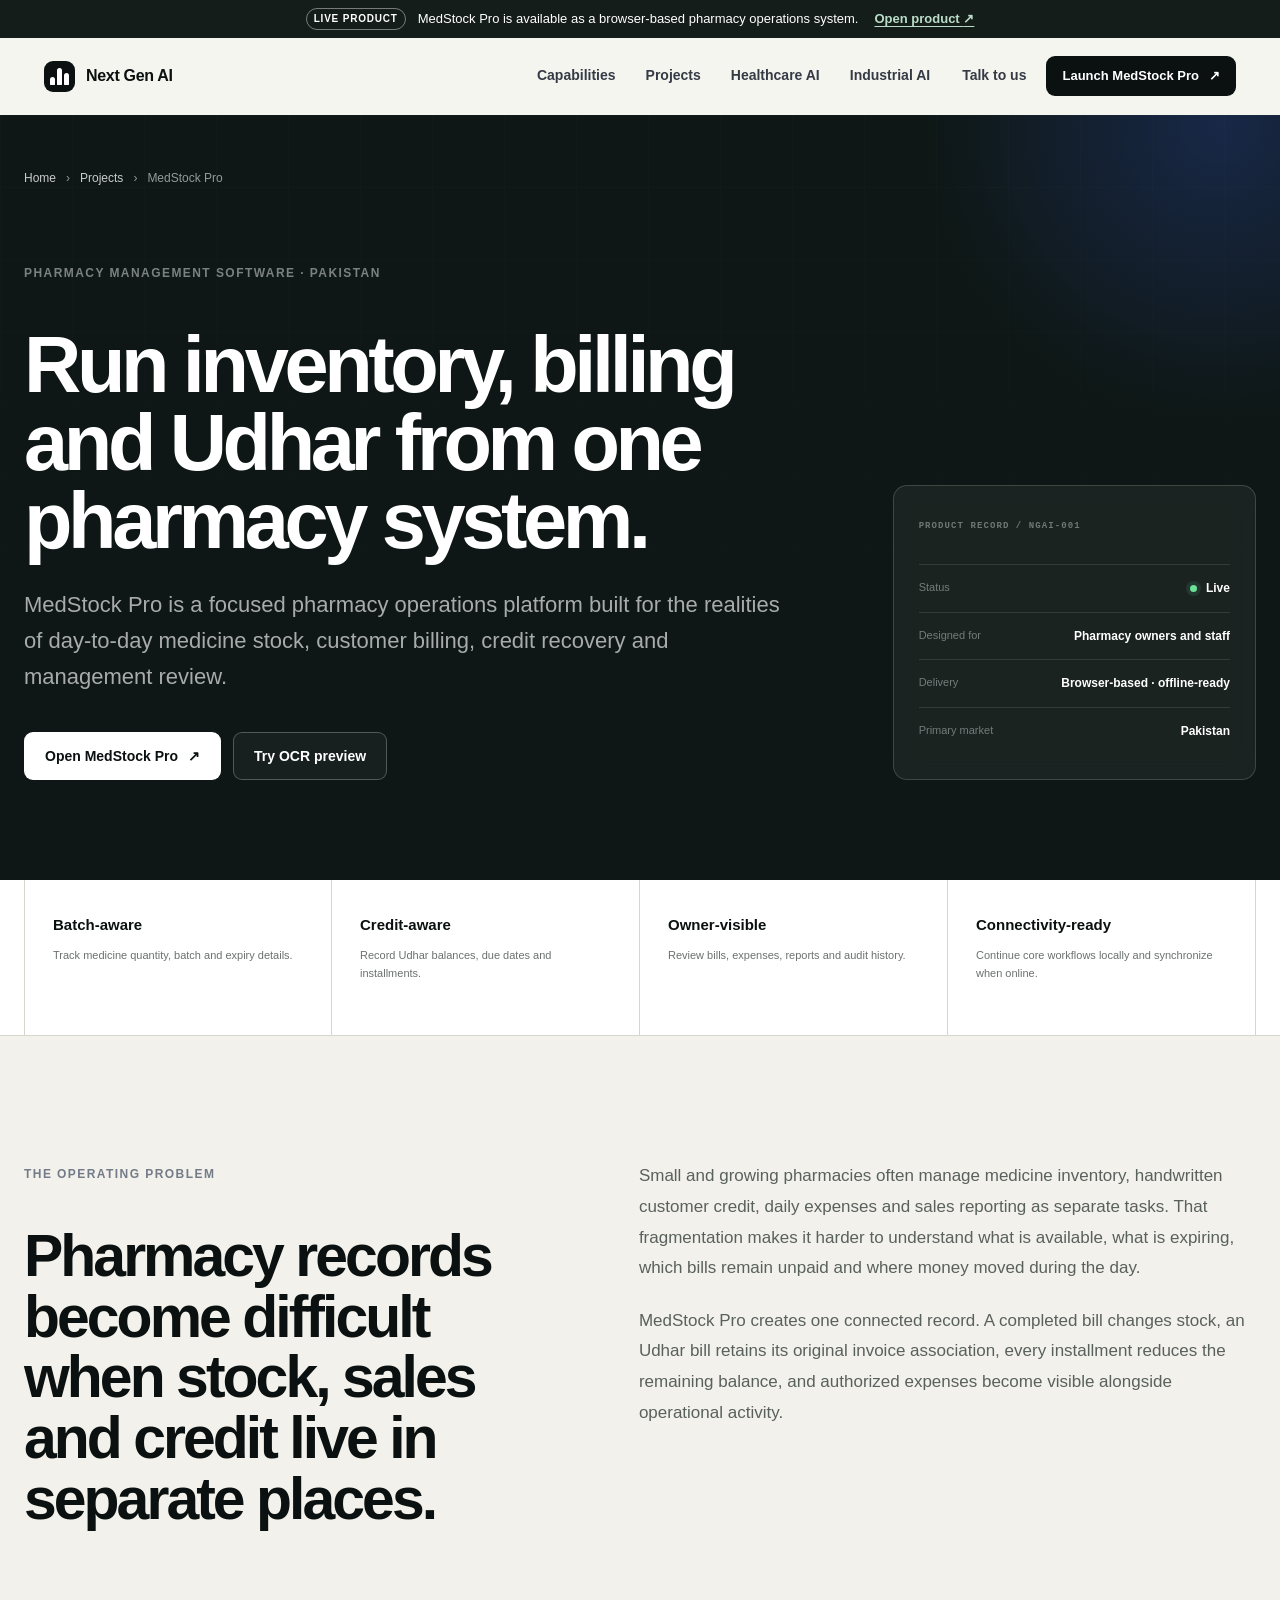
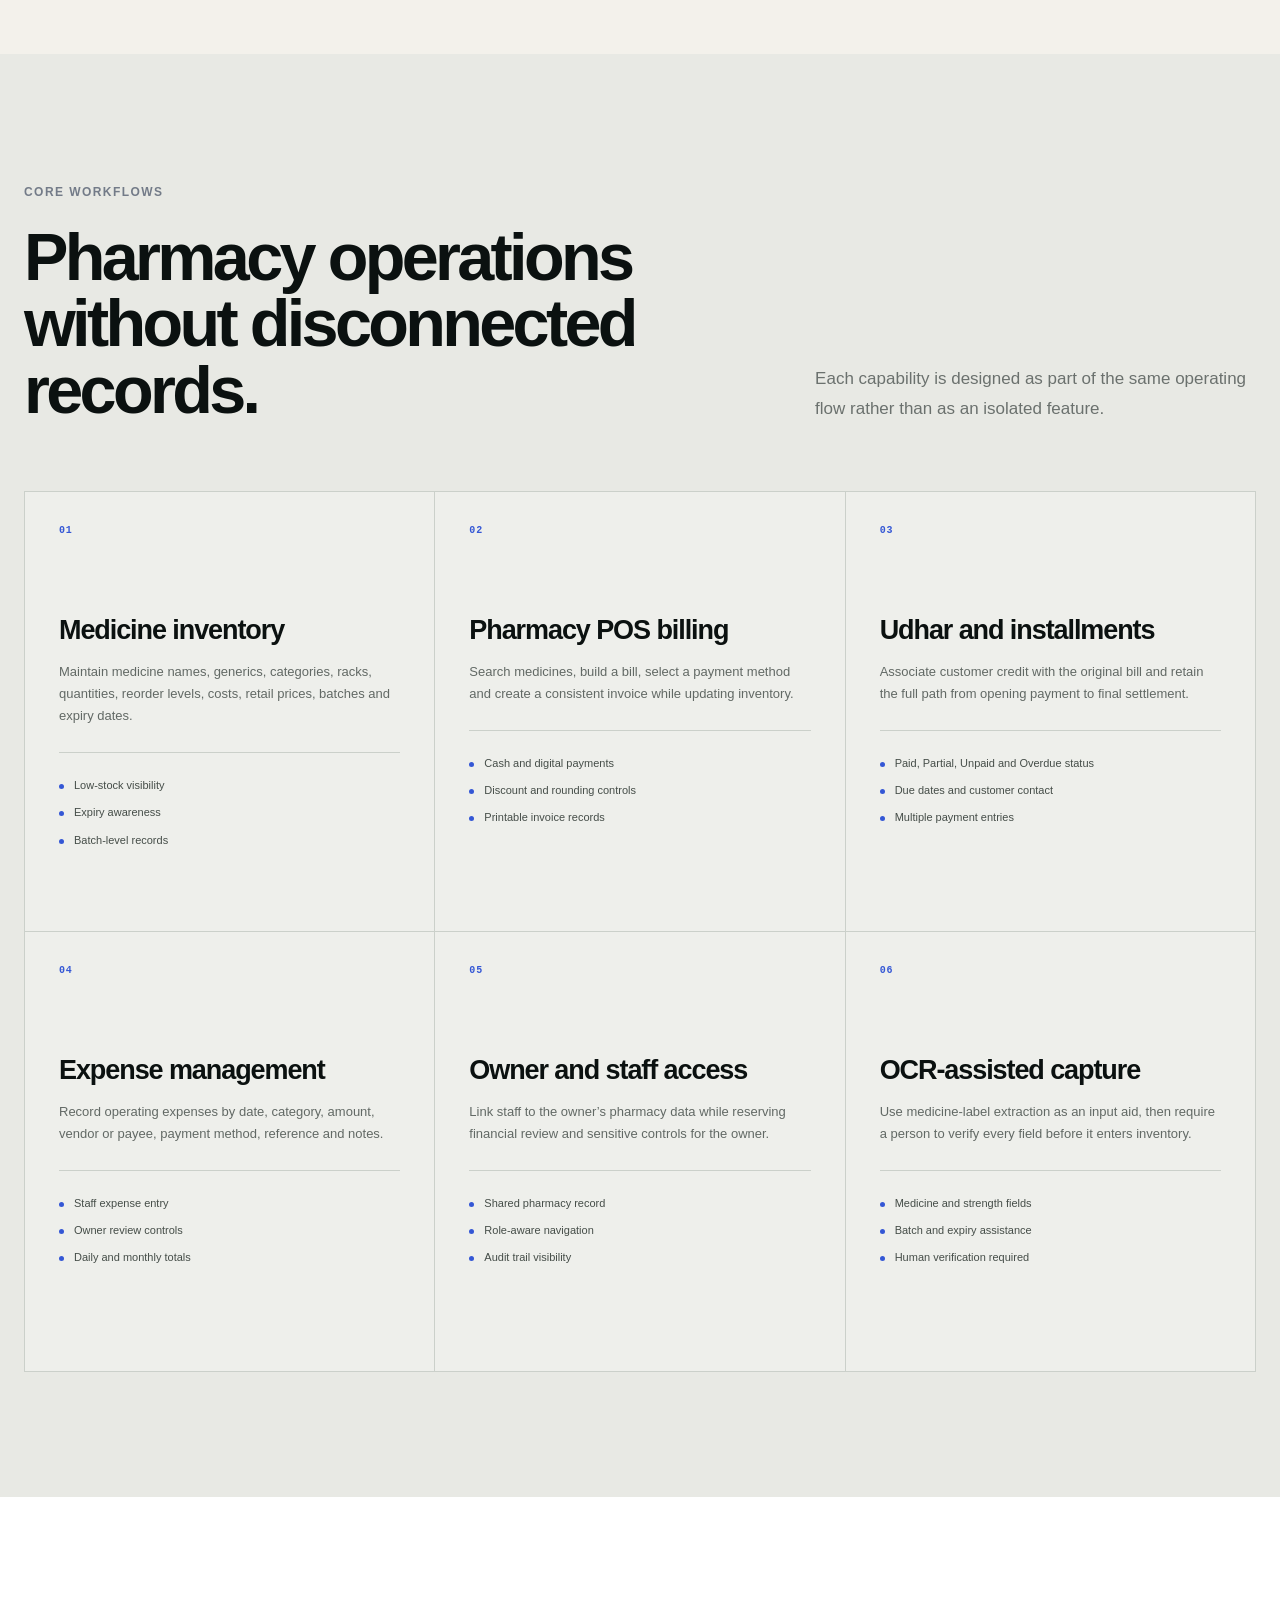
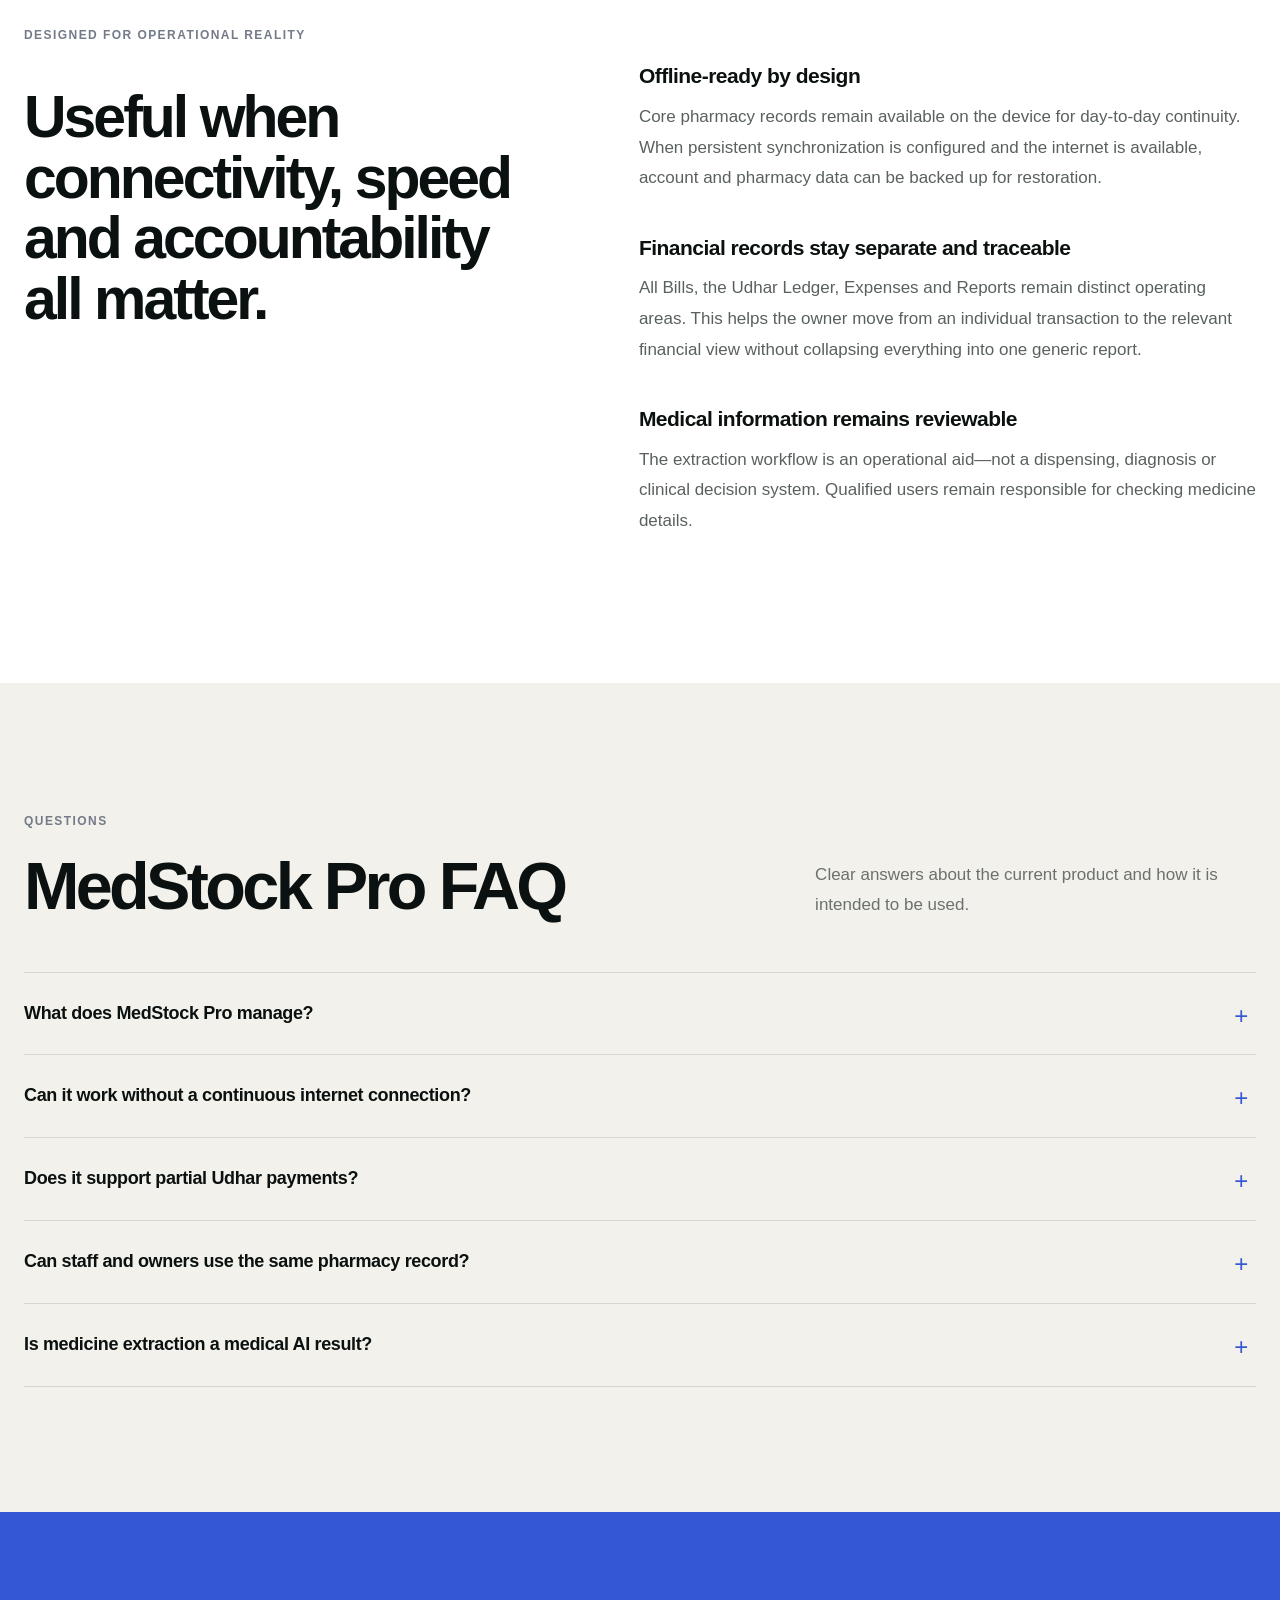
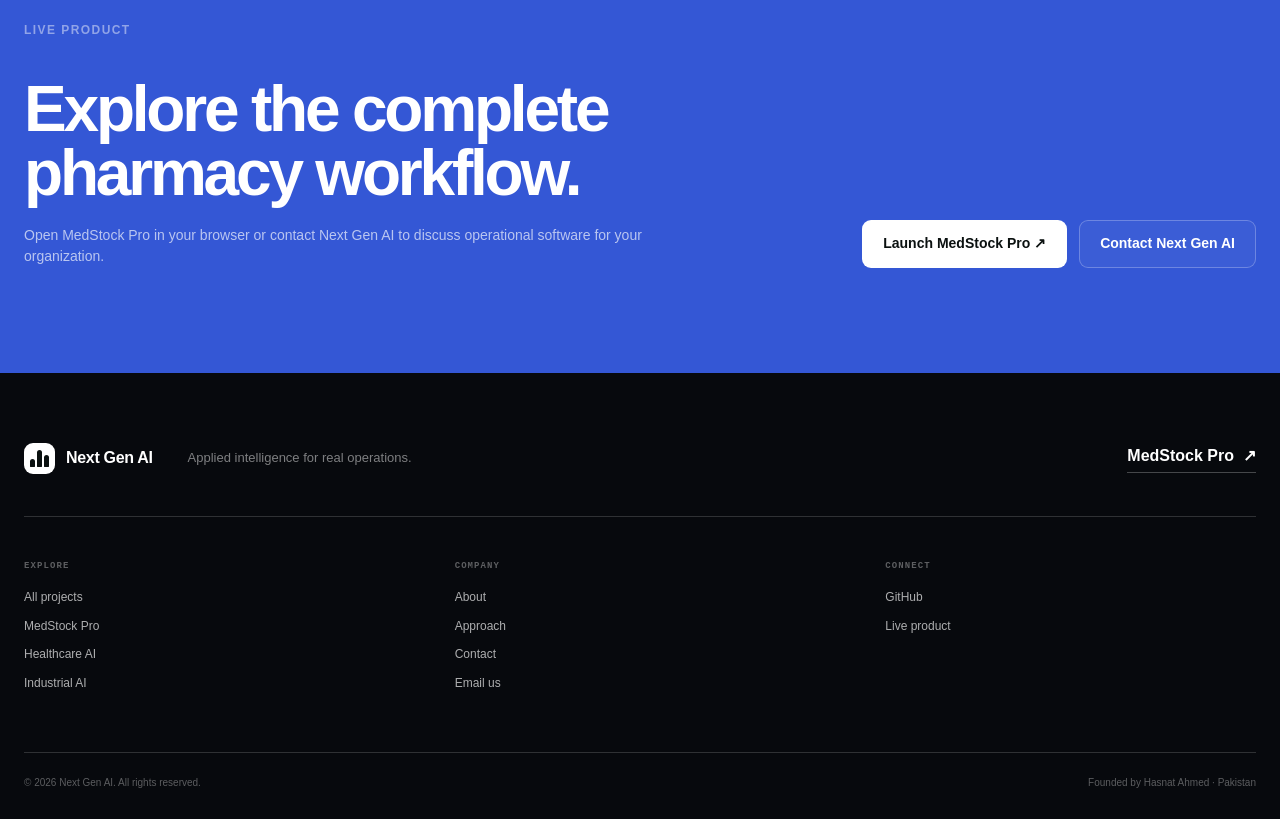
==== medstock-pro.html @ 25157f68 "Move SEO website files to deployment root" ====
<!DOCTYPE html>
<html lang="en">
<head>
  <meta charset="UTF-8">
  <meta name="viewport" content="width=device-width, initial-scale=1.0">
  <meta name="theme-color" content="#0b1110">
  <title>Pharmacy Management Software in Pakistan | MedStock Pro</title>
  <meta name="description" content="MedStock Pro is pharmacy software for Pakistan with batch inventory, POS billing, Udhar installments, expenses, expiry alerts and offline-ready workflows.">
  <meta name="author" content="Next Gen AI">
  <meta name="robots" content="index,follow,max-image-preview:large,max-snippet:-1,max-video-preview:-1">
  <link rel="canonical" href="https://www.nextaigen.org/medstock-pro.html">
  <link rel="alternate" hreflang="en" href="https://www.nextaigen.org/medstock-pro.html">
  <link rel="alternate" hreflang="x-default" href="https://www.nextaigen.org/medstock-pro.html">
  <link rel="icon" type="image/png" sizes="32x32" href="assets/favicon-32.png">

  <meta property="og:site_name" content="Next Gen AI">
  <meta property="og:title" content="Pharmacy Management Software in Pakistan | MedStock Pro">
  <meta property="og:description" content="Batch-aware inventory, POS billing, Udhar installments, expenses and offline-ready pharmacy operations in one focused system.">
  <meta property="og:type" content="website">
  <meta property="og:locale" content="en_PK">
  <meta property="og:url" content="https://www.nextaigen.org/medstock-pro.html">
  <meta property="og:image" content="https://www.nextaigen.org/assets/og-medstock.png">
  <meta property="og:image:width" content="1200">
  <meta property="og:image:height" content="630">
  <meta property="og:image:alt" content="MedStock Pro pharmacy management software">
  <meta name="twitter:card" content="summary_large_image">
  <meta name="twitter:title" content="MedStock Pro | Pharmacy Management Software">
  <meta name="twitter:description" content="Inventory, billing, Udhar and expense management for pharmacy operations in Pakistan.">
  <meta name="twitter:image" content="https://www.nextaigen.org/assets/og-medstock.png">

  <script type="application/ld+json">
  {
    "@context": "https://schema.org",
    "@graph": [
      {
        "@type": "SoftwareApplication",
        "@id": "https://www.nextaigen.org/medstock-pro.html#software",
        "name": "MedStock Pro",
        "url": "https://medstock.nextaigen.org/",
        "mainEntityOfPage": "https://www.nextaigen.org/medstock-pro.html",
        "applicationCategory": "BusinessApplication",
        "applicationSubCategory": "Pharmacy Management Software",
        "operatingSystem": "Any modern web browser",
        "inLanguage": "en",
        "description": "Pharmacy operations software with batch-aware inventory, POS billing, Udhar installments, expenses, expiry alerts, audit history and offline-ready workflows.",
        "featureList": [
          "Batch-aware medicine inventory",
          "Pharmacy POS billing",
          "Udhar and installment payment history",
          "Expense management",
          "Expiry and low-stock alerts",
          "Owner and staff access",
          "Offline-ready operation"
        ],
        "publisher": { "@id": "https://www.nextaigen.org/#organization" }
      },
      {
        "@type": "BreadcrumbList",
        "itemListElement": [
          { "@type": "ListItem", "position": 1, "name": "Home", "item": "https://www.nextaigen.org/" },
          { "@type": "ListItem", "position": 2, "name": "Projects", "item": "https://www.nextaigen.org/projects.html" },
          { "@type": "ListItem", "position": 3, "name": "MedStock Pro", "item": "https://www.nextaigen.org/medstock-pro.html" }
        ]
      },
      {
        "@type": "FAQPage",
        "mainEntity": [
          {
            "@type": "Question",
            "name": "What does MedStock Pro manage?",
            "acceptedAnswer": { "@type": "Answer", "text": "MedStock Pro connects medicine inventory, batch and expiry records, POS billing, customer Udhar, installment payments, expenses, vendors, reports and audit history." }
          },
          {
            "@type": "Question",
            "name": "Can MedStock Pro work when the internet is unavailable?",
            "acceptedAnswer": { "@type": "Answer", "text": "The application is designed with offline-ready local operation. Persistent synchronization can back up approved account and pharmacy data when an internet connection is available." }
          },
          {
            "@type": "Question",
            "name": "Does MedStock Pro support partial Udhar payments?",
            "acceptedAnswer": { "@type": "Answer", "text": "Yes. A bill can record an opening payment, a remaining balance, a due date and multiple installment payments with a complete payment history." }
          }
        ]
      }
    ]
  }
  </script>
  <link rel="stylesheet" href="styles.css">
</head>
<body class="detail-page medstock-detail-page">
  <a class="skip-link" href="#main">Skip to content</a>

  <div class="announcement" role="status">
    <div class="announcement-inner">
      <span class="announcement-label">Live product</span>
      <span>MedStock Pro is available as a browser-based pharmacy operations system.</span>
      <a href="https://medstock.nextaigen.org/" target="_blank" rel="noopener noreferrer">Open product <span aria-hidden="true">↗</span></a>
    </div>
  </div>

  <header class="site-header" id="siteHeader">
    <div class="nav-shell">
      <a class="brand" href="index.html" aria-label="Next Gen AI home"><span class="brand-mark" aria-hidden="true"><i></i><i></i><i></i></span><span>Next Gen AI</span></a>
      <nav class="desktop-nav" aria-label="Primary navigation">
        <a href="index.html#capabilities">Capabilities</a>
        <a href="projects.html">Projects</a>
        <a href="healthcare-ai-solutions.html">Healthcare AI</a>
        <a href="industrial-ai-solutions.html">Industrial AI</a>
      </nav>
      <div class="nav-actions">
        <a class="text-link desktop-only" href="index.html#contact">Talk to us</a>
        <a class="button button-dark button-small desktop-only" href="https://medstock.nextaigen.org/" target="_blank" rel="noopener noreferrer">Launch MedStock Pro <span aria-hidden="true">↗</span></a>
        <button class="menu-toggle" id="menuToggle" type="button" aria-expanded="false" aria-controls="mobileNav" aria-label="Open navigation"><span></span><span></span></button>
      </div>
    </div>
    <nav class="mobile-nav" id="mobileNav" aria-label="Mobile navigation">
      <a href="index.html#capabilities">Capabilities</a><a href="projects.html">Projects</a><a href="healthcare-ai-solutions.html">Healthcare AI</a><a href="industrial-ai-solutions.html">Industrial AI</a><a href="index.html#contact">Talk to us</a>
      <a class="button button-dark" href="https://medstock.nextaigen.org/" target="_blank" rel="noopener noreferrer">Launch MedStock Pro <span aria-hidden="true">↗</span></a>
    </nav>
  </header>

  <main id="main">
    <section class="detail-hero">
      <div class="detail-hero-grid" aria-hidden="true"></div>
      <div class="container">
        <nav class="breadcrumbs reveal" aria-label="Breadcrumb"><a href="index.html">Home</a><span>›</span><a href="projects.html">Projects</a><span>›</span><span aria-current="page">MedStock Pro</span></nav>
        <div class="detail-hero-layout">
          <div class="detail-hero-copy reveal">
            <span class="kicker light-kicker">Pharmacy management software · Pakistan</span>
            <h1>Run inventory, billing and Udhar from one pharmacy system.</h1>
            <p>MedStock Pro is a focused pharmacy operations platform built for the realities of day-to-day medicine stock, customer billing, credit recovery and management review.</p>
            <div class="hero-actions">
              <a class="button button-light" href="https://medstock.nextaigen.org/" target="_blank" rel="noopener noreferrer">Open MedStock Pro <span aria-hidden="true">↗</span></a>
              <a class="button button-ghost" href="index.html#ocr-lab">Try OCR preview</a>
            </div>
          </div>
          <aside class="detail-summary reveal delay-1" aria-label="MedStock Pro summary">
            <span>PRODUCT RECORD / NGAI-001</span>
            <dl>
              <div><dt>Status</dt><dd><i></i> Live</dd></div>
              <div><dt>Designed for</dt><dd>Pharmacy owners and staff</dd></div>
              <div><dt>Delivery</dt><dd>Browser-based · offline-ready</dd></div>
              <div><dt>Primary market</dt><dd>Pakistan</dd></div>
            </dl>
          </aside>
        </div>
      </div>
    </section>

    <section class="detail-signal">
      <div class="container detail-signal-grid">
        <div><strong>Batch-aware</strong><span>Track medicine quantity, batch and expiry details.</span></div>
        <div><strong>Credit-aware</strong><span>Record Udhar balances, due dates and installments.</span></div>
        <div><strong>Owner-visible</strong><span>Review bills, expenses, reports and audit history.</span></div>
        <div><strong>Connectivity-ready</strong><span>Continue core workflows locally and synchronize when online.</span></div>
      </div>
    </section>

    <section class="section detail-intro">
      <div class="container editorial-grid">
        <div class="editorial-heading reveal"><span class="kicker">The operating problem</span><h2>Pharmacy records become difficult when stock, sales and credit live in separate places.</h2></div>
        <div class="editorial-copy reveal delay-1">
          <p>Small and growing pharmacies often manage medicine inventory, handwritten customer credit, daily expenses and sales reporting as separate tasks. That fragmentation makes it harder to understand what is available, what is expiring, which bills remain unpaid and where money moved during the day.</p>
          <p>MedStock Pro creates one connected record. A completed bill changes stock, an Udhar bill retains its original invoice association, every installment reduces the remaining balance, and authorized expenses become visible alongside operational activity.</p>
        </div>
      </div>
    </section>

    <section class="section detail-features">
      <div class="container">
        <div class="section-heading reveal"><div><span class="kicker">Core workflows</span><h2>Pharmacy operations without disconnected records.</h2></div><p>Each capability is designed as part of the same operating flow rather than as an isolated feature.</p></div>
        <div class="detail-card-grid">
          <article class="detail-card reveal"><span>01</span><h3>Medicine inventory</h3><p>Maintain medicine names, generics, categories, racks, quantities, reorder levels, costs, retail prices, batches and expiry dates.</p><ul><li>Low-stock visibility</li><li>Expiry awareness</li><li>Batch-level records</li></ul></article>
          <article class="detail-card reveal delay-1"><span>02</span><h3>Pharmacy POS billing</h3><p>Search medicines, build a bill, select a payment method and create a consistent invoice while updating inventory.</p><ul><li>Cash and digital payments</li><li>Discount and rounding controls</li><li>Printable invoice records</li></ul></article>
          <article class="detail-card reveal delay-2"><span>03</span><h3>Udhar and installments</h3><p>Associate customer credit with the original bill and retain the full path from opening payment to final settlement.</p><ul><li>Paid, Partial, Unpaid and Overdue status</li><li>Due dates and customer contact</li><li>Multiple payment entries</li></ul></article>
          <article class="detail-card reveal"><span>04</span><h3>Expense management</h3><p>Record operating expenses by date, category, amount, vendor or payee, payment method, reference and notes.</p><ul><li>Staff expense entry</li><li>Owner review controls</li><li>Daily and monthly totals</li></ul></article>
          <article class="detail-card reveal delay-1"><span>05</span><h3>Owner and staff access</h3><p>Link staff to the owner’s pharmacy data while reserving financial review and sensitive controls for the owner.</p><ul><li>Shared pharmacy record</li><li>Role-aware navigation</li><li>Audit trail visibility</li></ul></article>
          <article class="detail-card reveal delay-2"><span>06</span><h3>OCR-assisted capture</h3><p>Use medicine-label extraction as an input aid, then require a person to verify every field before it enters inventory.</p><ul><li>Medicine and strength fields</li><li>Batch and expiry assistance</li><li>Human verification required</li></ul></article>
        </div>
      </div>
    </section>

    <section class="section detail-process">
      <div class="container editorial-grid">
        <div class="editorial-heading reveal"><span class="kicker">Designed for operational reality</span><h2>Useful when connectivity, speed and accountability all matter.</h2></div>
        <div class="editorial-copy reveal delay-1">
          <h3>Offline-ready by design</h3>
          <p>Core pharmacy records remain available on the device for day-to-day continuity. When persistent synchronization is configured and the internet is available, account and pharmacy data can be backed up for restoration.</p>
          <h3>Financial records stay separate and traceable</h3>
          <p>All Bills, the Udhar Ledger, Expenses and Reports remain distinct operating areas. This helps the owner move from an individual transaction to the relevant financial view without collapsing everything into one generic report.</p>
          <h3>Medical information remains reviewable</h3>
          <p>The extraction workflow is an operational aid—not a dispensing, diagnosis or clinical decision system. Qualified users remain responsible for checking medicine details.</p>
        </div>
      </div>
    </section>

    <section class="section detail-faq">
      <div class="container">
        <div class="section-heading compact reveal"><div><span class="kicker">Questions</span><h2>MedStock Pro FAQ</h2></div><p>Clear answers about the current product and how it is intended to be used.</p></div>
        <div class="faq-list">
          <details class="reveal"><summary>What does MedStock Pro manage?</summary><p>It connects pharmacy inventory, batches, expiry dates, POS billing, customer Udhar, installment payments, expenses, vendors, reports and audit history.</p></details>
          <details class="reveal"><summary>Can it work without a continuous internet connection?</summary><p>The application is offline-ready for core local workflows. Persistent cloud synchronization requires an internet connection when backing up or restoring data.</p></details>
          <details class="reveal"><summary>Does it support partial Udhar payments?</summary><p>Yes. A bill can retain an opening payment, remaining balance, due date and multiple later installments with complete payment history.</p></details>
          <details class="reveal"><summary>Can staff and owners use the same pharmacy record?</summary><p>Yes. Staff accounts can be linked to an owner pharmacy. Role controls reserve selected financial and administrative actions for the owner.</p></details>
          <details class="reveal"><summary>Is medicine extraction a medical AI result?</summary><p>No. OCR-assisted extraction is an input workflow and every field must be checked by a qualified user. It must not be used for diagnosis, dispensing or clinical decisions.</p></details>
        </div>
      </div>
    </section>

    <section class="detail-cta">
      <div class="container detail-cta-inner reveal"><div><span class="kicker light-kicker">Live product</span><h2>Explore the complete pharmacy workflow.</h2><p>Open MedStock Pro in your browser or contact Next Gen AI to discuss operational software for your organization.</p></div><div class="hero-actions"><a class="button button-light" href="https://medstock.nextaigen.org/" target="_blank" rel="noopener noreferrer">Launch MedStock Pro ↗</a><a class="button button-ghost" href="index.html#contact">Contact Next Gen AI</a></div></div>
    </section>
  </main>

  <footer class="footer">
    <div class="container">
      <div class="footer-top"><a class="brand footer-brand" href="index.html"><span class="brand-mark" aria-hidden="true"><i></i><i></i><i></i></span><span>Next Gen AI</span></a><p>Applied intelligence for real operations.</p><a class="inline-arrow footer-product" href="https://medstock.nextaigen.org/" target="_blank" rel="noopener noreferrer">MedStock Pro <span aria-hidden="true">↗</span></a></div>
      <div class="footer-nav"><div><span>Explore</span><a href="projects.html">All projects</a><a href="medstock-pro.html">MedStock Pro</a><a href="healthcare-ai-solutions.html">Healthcare AI</a><a href="industrial-ai-solutions.html">Industrial AI</a></div><div><span>Company</span><a href="index.html#company">About</a><a href="index.html#approach">Approach</a><a href="index.html#contact">Contact</a><a href="#" class="js-email" data-email-user="hasnat010122" data-email-domain="gmail.com">Email us</a></div><div><span>Connect</span><a href="https://github.com/hasnat010122-dev" target="_blank" rel="noopener noreferrer">GitHub</a><a href="https://medstock.nextaigen.org/" target="_blank" rel="noopener noreferrer">Live product</a></div></div>
      <div class="footer-bottom"><span>© 2026 Next Gen AI. All rights reserved.</span><span>Founded by Hasnat Ahmed · Pakistan</span></div>
    </div>
  </footer>
  <div class="toast" id="toast" role="status" aria-live="polite"></div>
  <script src="script.js"></script>
</body>
</html>
---- styles.css ----
/* Next Gen AI — restrained enterprise AI product language */
:root {
  --ink: #0b1110;
  --ink-2: #18201e;
  --paper: #f3f1eb;
  --white: #ffffff;
  --muted: #6b716e;
  --line: #d8d5cc;
  --line-dark: rgba(255,255,255,.16);
  --blue: #3457d5;
  --blue-dark: #243fa7;
  --lime: #b9ddc8;
  --warm: #e2ddd2;
  --red: #e34850;
  --amber: #d89318;
  --radius: 18px;
  --shadow: 0 28px 80px rgba(14, 20, 32, .12);
  --container: 1240px;
  --ease: cubic-bezier(.22,.8,.24,1);
}

* { box-sizing: border-box; margin: 0; padding: 0; }
html { scroll-behavior: smooth; scroll-padding-top: 92px; }
body {
  font-family: Inter, ui-sans-serif, -apple-system, BlinkMacSystemFont, "Segoe UI", sans-serif;
  background: var(--paper);
  color: var(--ink);
  line-height: 1.55;
  -webkit-font-smoothing: antialiased;
  overflow-x: hidden;
}
button, input, textarea { font: inherit; }
button, a { -webkit-tap-highlight-color: transparent; }
a { color: inherit; }
svg { display: block; }
::selection { background: var(--blue); color: white; }

.skip-link { position: fixed; left: 16px; top: -60px; z-index: 9999; padding: 10px 14px; background: white; color: black; border-radius: 8px; text-decoration: none; transition: top .2s; }
.skip-link:focus { top: 16px; }
.container { width: min(calc(100% - 48px), var(--container)); margin: 0 auto; }

.announcement { position: relative; z-index: 1100; background: #151d1b; color: white; font-size: 13px; }
.announcement-inner { max-width: var(--container); min-height: 38px; margin: 0 auto; padding: 7px 24px; display: flex; justify-content: center; align-items: center; gap: 12px; }
.announcement-label { padding: 2px 7px; border: 1px solid rgba(255,255,255,.42); border-radius: 99px; font-size: 10px; font-weight: 800; letter-spacing: .08em; text-transform: uppercase; }
.announcement a { margin-left: 4px; color: var(--lime); font-weight: 750; text-underline-offset: 3px; }

.site-header { position: sticky; top: 0; z-index: 1000; background: rgba(245,245,240,.88); border-bottom: 1px solid transparent; backdrop-filter: blur(18px); transition: border-color .2s, background .2s; }
.site-header.scrolled { border-bottom-color: var(--line); background: rgba(245,245,240,.96); }
.nav-shell { max-width: var(--container); height: 76px; margin: 0 auto; padding: 0 24px; display: flex; align-items: center; justify-content: space-between; gap: 32px; }
.brand { display: inline-flex; align-items: center; gap: 11px; font-weight: 790; text-decoration: none; letter-spacing: -.02em; white-space: nowrap; }
.brand-mark { width: 31px; height: 31px; display: grid; grid-template-columns: repeat(3, 1fr); align-items: end; gap: 2px; padding: 7px 6px; border-radius: 9px; background: var(--ink); overflow: hidden; }
.brand-mark i { display: block; width: 100%; border-radius: 3px 3px 1px 1px; background: white; transform-origin: bottom; animation: brandSignal 2.8s var(--ease) infinite; }
.brand-mark i:nth-child(1) { height: 46%; animation-delay: -.6s; }
.brand-mark i:nth-child(2) { height: 100%; animation-delay: -.3s; }
.brand-mark i:nth-child(3) { height: 70%; }
@keyframes brandSignal { 0%,100% { transform: scaleY(.6); opacity: .7; } 45% { transform: scaleY(1); opacity: 1; } }
.desktop-nav { display: flex; align-items: center; gap: 30px; margin-left: auto; }
.desktop-nav a, .text-link { color: #353b45; font-size: 14px; font-weight: 620; text-decoration: none; transition: color .2s; }
.desktop-nav a:hover, .text-link:hover { color: var(--blue); }
.nav-actions { display: flex; align-items: center; gap: 20px; }
.menu-toggle { display: none; width: 42px; height: 42px; border: 1px solid var(--line); border-radius: 10px; background: transparent; align-items: center; justify-content: center; flex-direction: column; gap: 6px; }
.menu-toggle span { width: 18px; height: 1.5px; background: var(--ink); transition: transform .2s; }
.menu-toggle.active span:first-child { transform: translateY(3.8px) rotate(45deg); }
.menu-toggle.active span:last-child { transform: translateY(-3.8px) rotate(-45deg); }
.mobile-nav { display: none; }

.button { min-height: 48px; padding: 12px 20px; border: 1px solid transparent; border-radius: 9px; display: inline-flex; align-items: center; justify-content: center; gap: 10px; font-size: 14px; font-weight: 720; text-decoration: none; cursor: pointer; transition: transform .2s var(--ease), background .2s, color .2s, border-color .2s, box-shadow .2s; }
.button:hover { transform: translateY(-2px); }
.button-small { min-height: 40px; padding: 9px 15px; font-size: 13px; }
.button-dark { background: var(--ink); color: white; }
.button-dark:hover { background: var(--blue); box-shadow: 0 9px 24px rgba(38,103,255,.22); }
.button-light { background: white; color: var(--ink); }
.button-light:hover { background: var(--lime); }
.button-ghost { color: white; border-color: rgba(255,255,255,.25); background: rgba(255,255,255,.04); }
.button-ghost:hover { border-color: rgba(255,255,255,.55); background: rgba(255,255,255,.08); }
.button-blue { background: var(--blue); color: white; }
.button-blue:hover { background: var(--blue-dark); }
.button-full { width: 100%; }
.inline-arrow { display: inline-flex; align-items: center; gap: 9px; color: var(--blue); font-weight: 750; text-decoration: none; border-bottom: 1px solid rgba(38,103,255,.3); padding-bottom: 3px; }
.inline-arrow span { transition: transform .2s; }
.inline-arrow:hover span { transform: translate(3px,-3px); }

.hero { min-height: 820px; position: relative; display: grid; align-items: center; overflow: hidden; background: var(--ink); color: white; }
.hero-grid { position: absolute; inset: 0; opacity: .15; background-image: linear-gradient(rgba(255,255,255,.13) 1px, transparent 1px), linear-gradient(90deg, rgba(255,255,255,.13) 1px, transparent 1px); background-size: 70px 70px; mask-image: linear-gradient(to bottom, black, transparent 85%); }
.hero::after { content: ""; position: absolute; inset: auto 0 0; height: 210px; background: linear-gradient(transparent, rgba(0,0,0,.35)); pointer-events: none; }
.orb { position: absolute; border-radius: 50%; filter: blur(1px); pointer-events: none; }
.orb-one { width: 620px; height: 620px; right: -260px; top: -270px; background: radial-gradient(circle, rgba(38,103,255,.28), transparent 68%); }
.orb-two { width: 380px; height: 380px; left: 34%; bottom: -280px; background: radial-gradient(circle, rgba(201,248,90,.11), transparent 70%); }
.hero-layout { position: relative; z-index: 2; display: grid; grid-template-columns: minmax(0, .94fr) minmax(500px, 1.06fr); align-items: center; gap: 64px; padding: 100px 0 110px; }
.hero-copy { max-width: 670px; }
.eyebrow, .kicker { display: inline-flex; align-items: center; gap: 10px; margin-bottom: 22px; color: #737b88; font-size: 12px; font-weight: 800; letter-spacing: .12em; text-transform: uppercase; }
.eyebrow { color: rgba(255,255,255,.62); }
.eyebrow span { width: 24px; height: 1px; background: var(--lime); }
.hero h1 { max-width: 720px; font-size: clamp(56px, 6.6vw, 96px); line-height: .96; letter-spacing: -.065em; font-weight: 650; }
.hero h1 em { display: block; color: var(--lime); font-family: Georgia, "Times New Roman", serif; font-weight: 400; letter-spacing: -.055em; }
.hero-copy > p { max-width: 620px; margin-top: 30px; color: rgba(255,255,255,.69); font-size: 18px; line-height: 1.7; }
.hero-actions { display: flex; gap: 12px; margin-top: 36px; }
.hero-proof { display: flex; flex-wrap: wrap; gap: 11px 24px; margin-top: 50px; color: rgba(255,255,255,.52); font-size: 11px; font-weight: 750; letter-spacing: .08em; text-transform: uppercase; }
.hero-proof span { display: inline-flex; align-items: center; gap: 9px; }
.hero-proof span::before { content: ""; width: 4px; height: 4px; border-radius: 50%; background: var(--lime); }

.intelligence-map { border: 1px solid rgba(255,255,255,.17); border-radius: 22px; background: rgba(20,25,34,.78); box-shadow: 0 40px 100px rgba(0,0,0,.4); backdrop-filter: blur(14px); overflow: hidden; }
.map-topline { height: 50px; padding: 0 18px; display: flex; align-items: center; justify-content: space-between; border-bottom: 1px solid rgba(255,255,255,.12); color: rgba(255,255,255,.5); font: 700 9px/1 ui-monospace, SFMono-Regular, Menlo, monospace; letter-spacing: .13em; }
.live-state { display: flex; align-items: center; gap: 7px; color: #b9f466; }
.live-state i { width: 6px; height: 6px; border-radius: 50%; background: #b9f466; box-shadow: 0 0 0 5px rgba(185,244,102,.1); }
.map-stage { height: 510px; position: relative; }
.map-connections { position: absolute; inset: 0; width: 100%; height: 100%; }
.map-connections path { fill: none; stroke: rgba(255,255,255,.18); stroke-width: 1.2; stroke-dasharray: 4 6; }
.map-node { width: 135px; min-height: 112px; position: absolute; padding: 14px; border: 1px solid rgba(255,255,255,.15); border-radius: 13px; background: rgba(255,255,255,.045); display: flex; flex-direction: column; justify-content: center; align-items: flex-start; box-shadow: 0 15px 40px rgba(0,0,0,.18); }
.map-node strong { margin-top: 10px; font-size: 12px; }
.map-node small { margin-top: 2px; color: rgba(255,255,255,.45); font-size: 9px; }
.node-icon { width: 28px; height: 28px; display: grid; place-items: center; border-radius: 8px; color: white; background: rgba(38,103,255,.2); }
.node-icon svg { width: 16px; height: 16px; fill: none; stroke: currentColor; stroke-width: 1.7; stroke-linecap: round; stroke-linejoin: round; }
.large-icon { width: 37px; height: 37px; background: var(--blue); }
.node-center { left: calc(50% - 71px); top: 194px; min-height: 128px; border-color: rgba(201,248,90,.42); background: rgba(201,248,90,.07); }
.node-center .node-icon { background: var(--lime); color: var(--ink); }
.node-a { left: 30px; top: 38px; }
.node-b { right: 30px; top: 38px; }
.node-c { left: 28px; bottom: 30px; }
.node-d { right: 28px; bottom: 30px; }
.signal-pulse { position: absolute; width: 7px; height: 7px; border-radius: 50%; background: var(--lime); box-shadow: 0 0 14px var(--lime); animation: pulseSignal 3.6s linear infinite; }
.pulse-one { left: 18%; top: 20%; }
.pulse-two { right: 18%; bottom: 20%; animation-delay: -1.8s; }
@keyframes pulseSignal { 0% { opacity: 0; transform: scale(.5); } 30% { opacity: 1; } 100% { opacity: 0; transform: scale(1.7); } }
.map-footer { display: grid; grid-template-columns: repeat(3,1fr); border-top: 1px solid rgba(255,255,255,.12); }
.map-footer div { padding: 15px; border-right: 1px solid rgba(255,255,255,.1); }
.map-footer div:last-child { border: 0; }
.map-footer span { display: block; color: rgba(255,255,255,.35); font: 700 8px/1 ui-monospace, monospace; letter-spacing: .1em; }
.map-footer strong { display: block; margin-top: 6px; font-size: 10px; color: rgba(255,255,255,.72); }

.signal-strip { background: white; border-bottom: 1px solid var(--line); }
.signal-grid { display: grid; grid-template-columns: repeat(3,1fr); }
.signal-grid > div { min-height: 180px; padding: 42px 40px; border-right: 1px solid var(--line); }
.signal-grid > div:first-child { border-left: 1px solid var(--line); }
.signal-grid span { color: var(--blue); font: 800 10px/1 ui-monospace, monospace; letter-spacing: .1em; }
.signal-grid strong { display: block; margin-top: 22px; font-size: 17px; }
.signal-grid p { margin-top: 7px; color: var(--muted); font-size: 13px; }

.section { padding: 125px 0; }
.section-heading { display: grid; grid-template-columns: 1fr .62fr; gap: 80px; align-items: end; margin-bottom: 68px; }
.section-heading.compact { margin-bottom: 48px; }
.section-heading h2, .product-intro h2, .contact-copy h2 { font-size: clamp(44px, 5.2vw, 72px); line-height: 1; letter-spacing: -.055em; font-weight: 620; }
.section-heading > p, .product-intro-copy p { max-width: 490px; color: var(--muted); font-size: 17px; line-height: 1.75; }

.capabilities { background: var(--paper); }
.capability-grid { display: grid; grid-template-columns: repeat(3,1fr); border: 1px solid var(--line); background: white; }
.capability-card { min-height: 480px; padding: 35px; border-right: 1px solid var(--line); display: flex; flex-direction: column; transition: background .25s; }
.capability-card:last-child { border: 0; }
.capability-card:hover { background: #fafaf6; }
.capability-number { color: #989da6; font: 700 10px/1 ui-monospace, monospace; }
.capability-icon { width: 54px; height: 54px; margin-top: 68px; display: grid; place-items: center; border-radius: 12px; background: var(--ink); color: white; }
.capability-icon svg { width: 24px; height: 24px; fill: none; stroke: currentColor; stroke-width: 1.5; stroke-linecap: round; stroke-linejoin: round; }
.capability-card h3 { margin-top: 26px; font-size: 25px; letter-spacing: -.025em; }
.capability-card p { margin-top: 15px; color: var(--muted); font-size: 14px; line-height: 1.75; }
.capability-card ul { margin-top: auto; padding-top: 35px; list-style: none; }
.capability-card li { padding: 10px 0; border-top: 1px solid var(--line); color: #414750; font-size: 12px; }
.capability-card li::before { content: "↳"; margin-right: 9px; color: var(--blue); }


/* Selected work — editorial portfolio cards */
.selected-projects { background: #ebe8df; border-top: 1px solid var(--line); }
.projects-heading-copy .inline-arrow { margin-top: 22px; }
.selected-project-grid { display: grid; grid-template-columns: repeat(3, 1fr); gap: 14px; }
.selected-project { min-height: 510px; padding: 28px; border: 1px solid #cfcbc0; border-radius: 15px; background: #f8f7f3; display: flex; flex-direction: column; overflow: hidden; transition: transform .3s var(--ease), box-shadow .3s, border-color .3s; }
.selected-project:hover { transform: translateY(-5px); border-color: #b8b3a7; box-shadow: 0 22px 55px rgba(23,30,28,.09); }
.project-featured { grid-column: 1 / -1; min-height: 560px; padding: 0; display: grid; grid-template-columns: .82fr 1.18fr; background: #101716; color: white; border-color: #101716; }
.project-featured:hover { border-color: #101716; }
.project-card-copy { padding: 50px; display: flex; flex-direction: column; align-items: flex-start; }
.project-meta { min-height: 24px; display: flex; align-items: center; flex-wrap: wrap; gap: 8px 14px; color: #7d847f; font: 760 9px/1.2 ui-monospace, SFMono-Regular, Menlo, monospace; letter-spacing: .065em; text-transform: uppercase; }
.project-featured .project-meta { color: rgba(255,255,255,.47); }
.project-meta > span:first-child { padding: 6px 8px; border-radius: 5px; }
.status-live { display: inline-flex; align-items: center; gap: 7px; color: #b9ddc8; background: rgba(185,221,200,.1); }
.status-live i { width: 6px; height: 6px; border-radius: 50%; background: currentColor; box-shadow: 0 0 0 4px rgba(185,221,200,.1); }
.status-build { background: #e9edff; color: #3457d5; }
.status-research { background: #e7efe9; color: #487259; }
.status-explore { background: #eee7dd; color: #8a663a; }
.selected-project h3 { margin-top: 28px; font-size: 30px; line-height: 1.08; letter-spacing: -.04em; font-weight: 630; }
.project-featured h3 { margin-top: auto; font-size: clamp(48px, 5vw, 72px); }
.selected-project p { margin-top: 15px; color: #6e746f; font-size: 13px; line-height: 1.72; }
.project-featured p { max-width: 500px; color: rgba(255,255,255,.59); font-size: 15px; }
.project-card-links { display: flex; align-items: center; flex-wrap: wrap; gap: 18px; margin-top: 35px; }
.project-featured .inline-arrow { color: var(--lime); border-color: rgba(185,221,200,.35); }
.quiet-link { margin-top: auto; padding-top: 28px; color: #353c39; font-size: 11px; font-weight: 760; text-decoration: none; }
.quiet-link span { margin-left: 5px; transition: transform .2s; display: inline-block; }
.quiet-link:hover span { transform: translateX(4px); }
.project-featured .quiet-link { margin-top: 0; padding-top: 0; color: rgba(255,255,255,.6); }
.project-visual { position: relative; min-height: 100%; overflow: hidden; }
.project-visual-medstock { display: grid; place-items: center; padding: 55px; background: radial-gradient(circle at 70% 25%, rgba(52,87,213,.3), transparent 40%), linear-gradient(145deg, #1b2b28, #111a18); }
.project-visual-medstock::before { content: ""; position: absolute; inset: 0; opacity: .15; background-image: linear-gradient(rgba(255,255,255,.15) 1px, transparent 1px), linear-gradient(90deg, rgba(255,255,255,.15) 1px, transparent 1px); background-size: 36px 36px; }
.visual-window { width: min(100%, 580px); position: relative; z-index: 1; border: 1px solid rgba(255,255,255,.2); border-radius: 12px; background: #edf0eb; box-shadow: 0 35px 70px rgba(0,0,0,.35); transform: perspective(1200px) rotateY(-5deg) rotateX(2deg); }
.visual-window-top { height: 43px; padding: 0 14px; display: flex; align-items: center; gap: 6px; border-bottom: 1px solid #d9ddd7; background: white; color: #7c847f; font-size: 8px; }
.visual-window-top i { width: 6px; height: 6px; border-radius: 50%; background: #d1d5cf; }
.visual-window-top span { margin-left: 9px; font-weight: 700; }
.visual-window-body { height: 330px; display: grid; grid-template-columns: 90px 1fr; }
.visual-side { padding: 20px 12px; background: #121a19; display: flex; flex-direction: column; gap: 10px; }
.visual-side b { height: 7px; border-radius: 4px; background: rgba(255,255,255,.13); }
.visual-side b:first-child { background: rgba(185,221,200,.48); }
.visual-content { padding: 25px; }
.visual-metrics { display: grid; grid-template-columns: repeat(3,1fr); gap: 9px; }
.visual-metrics i { height: 65px; border: 1px solid #daddd8; border-radius: 7px; background: white; }
.visual-chart { height: 160px; margin-top: 12px; padding: 20px; border: 1px solid #daddd8; border-radius: 7px; background: white; }
.visual-chart svg { width: 100%; height: 100%; }
.visual-chart path { fill: none; stroke: #3457d5; stroke-width: 2.2; }
.project-mini-visual { height: 210px; margin: -5px -5px 30px; position: relative; border-radius: 10px; overflow: hidden; }
.project-mini-visual > span { position: absolute; left: 16px; top: 14px; z-index: 2; font: 800 8px/1 ui-monospace, monospace; letter-spacing: .08em; }
.visual-clinic { background: #dfe8e2; display: grid; place-items: center; }
.visual-clinic > div { width: 73%; padding: 15px; display: grid; grid-template-columns: repeat(3,1fr); gap: 8px; border-radius: 9px; background: white; box-shadow: 0 18px 38px rgba(28,49,41,.14); transform: rotate(-3deg); }
.visual-clinic i { height: 88px; border-radius: 6px; background: #edf3ef; border-top: 5px solid #6b9f80; }
.visual-medical-ai { background: #e7e9ef; display: grid; place-items: center; }
.scan-frame { width: 68%; height: 130px; position: relative; border: 1px solid #bbc1cf; background: #f9fafc; }
.scan-frame::after { content: ""; position: absolute; left: 5%; right: 5%; top: 20%; height: 2px; background: #3457d5; box-shadow: 0 0 12px #3457d5; animation: projectScan 2.5s ease-in-out infinite; }
@keyframes projectScan { 0%,100% { top: 20%; } 50% { top: 78%; } }
.scan-frame b { display: block; width: 62%; height: 7px; margin: 20px 17px -11px; border-radius: 4px; background: #cbd0db; }
.scan-frame b:nth-child(2) { width: 42%; }.scan-frame b:nth-child(3) { width: 73%; }
.visual-industry { background: #e9e4da; display: grid; place-items: center; }
.industry-line { width: 80%; display: flex; align-items: end; justify-content: space-between; border-bottom: 2px solid #826b49; }
.industry-line i { width: 18%; height: 65px; border: 1px solid #a89577; background: #f5f1e9; position: relative; }
.industry-line i:nth-child(2) { height: 100px; }.industry-line i:nth-child(3) { height: 80px; }.industry-line i:nth-child(4) { height: 120px; }
.industry-line i::after { content: ""; position: absolute; left: 50%; top: -8px; width: 8px; height: 8px; border-radius: 50%; background: #3457d5; transform: translateX(-50%); }

.product-section { background: white; }
.product-intro { display: grid; grid-template-columns: 1fr .55fr; gap: 80px; align-items: end; }
.product-wordmark { display: inline-flex; align-items: center; gap: 9px; margin-bottom: 25px; color: var(--blue); font: 800 11px/1 ui-monospace, monospace; letter-spacing: .12em; }
.product-wordmark i { width: 9px; height: 9px; border-radius: 3px; background: var(--blue); }
.product-intro-copy .inline-arrow { margin-top: 24px; }
.product-window { margin-top: 62px; border: 1px solid #cdd2da; border-radius: 18px; box-shadow: var(--shadow); background: #f3f6fa; overflow: hidden; }
.window-chrome { height: 62px; padding: 0 22px; display: flex; align-items: center; gap: 30px; background: white; border-bottom: 1px solid #dde1e7; }
.window-brand { display: flex; align-items: center; gap: 9px; font-size: 12px; }
.mini-mark { width: 28px; height: 28px; border-radius: 8px; display: grid; place-items: center; background: var(--blue); color: white; font-size: 10px; font-weight: 800; }
.window-search { max-width: 390px; flex: 1; margin: 0 auto; padding: 9px 14px; border: 1px solid #e0e4e9; border-radius: 8px; color: #9aa1ab; font-size: 10px; }
.window-user { width: 29px; height: 29px; border-radius: 50%; background: var(--ink); color: white; display: grid; place-items: center; font-size: 8px; font-weight: 800; }
.window-body { min-height: 610px; display: grid; grid-template-columns: 180px 1fr; }
.window-sidebar { padding: 28px 16px; background: #0f141c; display: flex; flex-direction: column; gap: 7px; }
.window-sidebar span { padding: 10px 12px; border-radius: 7px; color: #77808d; font-size: 10px; }
.window-sidebar span.active { background: rgba(255,255,255,.09); color: white; }
.window-main { padding: 35px; overflow: hidden; }
.window-heading { display: flex; justify-content: space-between; align-items: center; }
.window-heading small { color: #9097a1; font-size: 8px; font-weight: 800; letter-spacing: .12em; }
.window-heading h3 { margin-top: 5px; font-size: 23px; letter-spacing: -.035em; }
.window-heading button { padding: 9px 13px; border: 0; border-radius: 7px; background: var(--blue); color: white; font-size: 9px; font-weight: 700; }
.metric-grid { display: grid; grid-template-columns: repeat(4,1fr); gap: 12px; margin-top: 28px; }
.metric-grid > div { min-height: 115px; padding: 17px; border: 1px solid #dfe4ea; border-radius: 11px; background: white; }
.metric-grid span, .metric-grid small { display: block; color: #828a95; font-size: 8px; }
.metric-grid strong { display: block; margin: 13px 0 8px; font-size: 20px; letter-spacing: -.03em; }
.metric-grid small.positive { color: #1a9b68; }
.dashboard-grid { display: grid; grid-template-columns: 1.55fr 1fr; gap: 12px; margin-top: 12px; }
.chart-card, .alerts-card { min-height: 310px; padding: 18px; border: 1px solid #dfe4ea; border-radius: 11px; background: white; }
.card-line { display: flex; align-items: center; justify-content: space-between; font-size: 10px; }
.card-line span { color: #969da6; font-size: 8px; }
.chart-card svg { width: 100%; height: 220px; margin-top: 20px; overflow: visible; }
.chart-gridline { fill: none; stroke: #e8ecf1; stroke-width: 1; }
.chart-area { fill: url(#area); }
.chart-line { fill: none; stroke: var(--blue); stroke-width: 2.4; }
.alert-row { display: flex; align-items: center; gap: 9px; padding: 15px 0; border-bottom: 1px solid #e8ebef; }
.alert-row:last-child { border: 0; }
.alert-row i { width: 7px; height: 7px; border-radius: 50%; }
.alert-red { background: var(--red); }.alert-amber { background: var(--amber); }.alert-blue { background: var(--blue); }
.alert-row div { flex: 1; min-width: 0; }
.alert-row strong, .alert-row span { display: block; white-space: nowrap; overflow: hidden; text-overflow: ellipsis; }
.alert-row strong { font-size: 9px; }.alert-row span { margin-top: 3px; color: #8c939d; font-size: 8px; }
.alert-row b { color: #747c87; font-size: 7px; text-transform: uppercase; }
.product-feature-row { display: grid; grid-template-columns: repeat(4,1fr); margin-top: 64px; border-top: 1px solid var(--line); }
.product-feature-row > div { min-height: 250px; padding: 30px 25px; border-right: 1px solid var(--line); }
.product-feature-row > div:last-child { border: 0; }
.product-feature-row span { color: var(--blue); font: 800 9px/1 ui-monospace, monospace; }
.product-feature-row h3 { margin-top: 50px; font-size: 17px; }
.product-feature-row p { margin-top: 9px; color: var(--muted); font-size: 12px; line-height: 1.65; }

.ocr-lab { background: #eceeea; border-top: 1px solid var(--line); }
.lab-shell { display: grid; grid-template-columns: .8fr 1.2fr; border: 1px solid #cfd3ce; border-radius: 16px; background: white; overflow: hidden; box-shadow: 0 24px 65px rgba(20,26,34,.08); }
.lab-controls { padding: 32px; border-right: 1px solid var(--line); }
.lab-control-head, .lab-output-head { display: flex; align-items: center; justify-content: space-between; color: #858d97; font: 800 9px/1 ui-monospace, monospace; letter-spacing: .1em; }
.simulation-tag { padding: 5px 7px; border-radius: 5px; background: #eef2ff; color: var(--blue); }
.sample-selector { display: grid; gap: 8px; margin-top: 25px; }
.sample-option { width: 100%; padding: 11px; border: 1px solid var(--line); border-radius: 9px; background: white; display: flex; align-items: center; gap: 11px; color: var(--ink); text-align: left; cursor: pointer; transition: border-color .2s, background .2s; }
.sample-option:hover { border-color: #aeb4be; }
.sample-option.active { border-color: var(--blue); background: #f4f7ff; }
.sample-option > span { width: 34px; height: 34px; border-radius: 7px; display: grid; place-items: center; background: #edf0f4; font-size: 10px; font-weight: 800; }
.sample-option div { flex: 1; }.sample-option strong, .sample-option small { display: block; }.sample-option strong { font-size: 12px; }.sample-option small { margin-top: 2px; color: var(--muted); font-size: 9px; }
.sample-option > i { opacity: 0; color: var(--blue); font-style: normal; }.sample-option.active > i { opacity: 1; }
.upload-zone { min-height: 135px; margin: 18px 0; padding: 20px; border: 1px dashed #b9bec6; border-radius: 10px; display: flex; align-items: center; justify-content: center; flex-direction: column; text-align: center; cursor: pointer; transition: background .2s, border-color .2s; }
.upload-zone:hover, .upload-zone.dragging { background: #f7f9fc; border-color: var(--blue); }
.upload-zone input { display: none; }
.upload-icon { width: 38px; height: 38px; display: grid; place-items: center; border-radius: 8px; background: var(--ink); color: white; }
.upload-icon svg { width: 18px; fill: none; stroke: currentColor; stroke-width: 1.6; stroke-linecap: round; stroke-linejoin: round; }
.upload-zone strong { margin-top: 11px; font-size: 11px; }.upload-zone small { margin-top: 3px; color: var(--muted); font-size: 9px; }
.lab-disclaimer { margin-top: 13px; color: #8a919b; font-size: 9px; line-height: 1.55; }
.lab-output { padding: 32px; background: #f8f9f7; }
.lab-output-head strong { display: block; margin-top: 7px; color: var(--ink); font: 700 13px/1.2 Inter, sans-serif; letter-spacing: 0; }
.copy-button { padding: 7px 10px; border: 1px solid var(--line); border-radius: 6px; background: white; color: #555d67; font-size: 9px; cursor: pointer; }
.copy-button:disabled { opacity: .45; cursor: not-allowed; }
.scan-preview { height: 210px; margin-top: 22px; position: relative; display: grid; place-items: center; overflow: hidden; border: 1px solid #d8dcd7; border-radius: 10px; background-color: #e9ece7; background-image: linear-gradient(45deg, rgba(255,255,255,.55) 25%, transparent 25%), linear-gradient(-45deg, rgba(255,255,255,.55) 25%, transparent 25%), linear-gradient(45deg, transparent 75%, rgba(255,255,255,.55) 75%), linear-gradient(-45deg, transparent 75%, rgba(255,255,255,.55) 75%); background-size: 18px 18px; background-position: 0 0, 0 9px, 9px -9px, -9px 0; }
.medicine-pack { width: 285px; height: 130px; padding: 19px 22px; position: relative; border-radius: 4px; background: #f8f6eb; box-shadow: 0 18px 32px rgba(25,31,42,.2); color: #274e9f; transform: rotate(-2deg); }
.pack-brand { font-family: Georgia, serif; font-size: 28px; font-weight: 700; }.pack-dose { position: absolute; right: 20px; top: 24px; font-size: 16px; font-weight: 800; }.pack-generic { margin-top: 5px; font-size: 8px; text-transform: uppercase; letter-spacing: .06em; }.pack-footer { position: absolute; left: 22px; bottom: 15px; color: #626b74; font-size: 8px; }
.scan-placeholder { position: absolute; bottom: 11px; padding: 5px 8px; border-radius: 5px; background: rgba(10,13,18,.76); color: white; font-size: 8px; }
.scan-line { position: absolute; left: 8%; right: 8%; top: 10%; height: 2px; z-index: 3; opacity: 0; background: var(--blue); box-shadow: 0 0 16px 4px rgba(38,103,255,.5); }
.scan-preview.scanning .scan-line { opacity: 1; animation: scan 1.4s var(--ease) infinite; }
@keyframes scan { 0% { top: 10%; } 50% { top: 88%; } 100% { top: 10%; } }
.extraction-progress { height: 3px; margin-top: 15px; border-radius: 3px; overflow: hidden; background: #e1e4e0; }.extraction-progress span { display: block; width: 0; height: 100%; background: var(--blue); transition: width .35s; }
.result-fields { display: grid; grid-template-columns: repeat(3,1fr); gap: 1px; margin-top: 18px; border: 1px solid #dfe2de; background: #dfe2de; }
.result-fields > div { min-height: 72px; padding: 13px; background: white; }
.result-fields span, .result-fields strong { display: block; }.result-fields span { color: #8b929b; font-size: 8px; text-transform: uppercase; letter-spacing: .08em; }.result-fields strong { margin-top: 9px; font-size: 11px; }
.confidence-row { display: grid; grid-template-columns: 120px 1fr 40px; align-items: center; gap: 12px; margin-top: 16px; color: #69717b; font-size: 9px; }.confidence-row > div { height: 5px; overflow: hidden; border-radius: 5px; background: #e0e3df; }.confidence-row i { display: block; width: 0; height: 100%; border-radius: 5px; background: #1aa673; transition: width .6s; }.confidence-row strong { color: var(--ink); text-align: right; }
.lab-cta { margin-top: 18px; padding: 19px 22px; display: flex; align-items: center; gap: 20px; border: 1px solid #cfd3ce; border-radius: 12px; background: white; }
.lab-cta div { flex: 1; }.lab-cta strong, .lab-cta span { display: block; }.lab-cta strong { font-size: 13px; }.lab-cta div span { margin-top: 3px; color: var(--muted); font-size: 10px; }

.approach { background: white; }
.approach-list { border-top: 1px solid var(--line); }
.approach-step { min-height: 140px; display: grid; grid-template-columns: 90px 1fr 130px; align-items: center; gap: 30px; border-bottom: 1px solid var(--line); }
.approach-step > span { color: var(--blue); font: 800 10px/1 ui-monospace, monospace; }
.approach-step h3 { font-size: 24px; letter-spacing: -.025em; }.approach-step p { margin-top: 6px; color: var(--muted); font-size: 13px; }.approach-step b { color: #9aa0a8; font: 800 9px/1 ui-monospace, monospace; letter-spacing: .12em; text-align: right; }

.company { background: var(--ink); color: white; }
.company-grid { display: grid; grid-template-columns: 1.12fr .88fr; gap: 100px; }
.light-kicker { color: rgba(255,255,255,.46); }
.company-statement h2 { font-size: clamp(45px, 5.3vw, 74px); line-height: 1; letter-spacing: -.055em; font-weight: 600; }
.company-statement p { max-width: 640px; margin: 30px 0; color: rgba(255,255,255,.62); font-size: 16px; line-height: 1.8; }
.company-principles { border-top: 1px solid var(--line-dark); }
.company-principles > div { min-height: 132px; padding: 25px 0; display: grid; grid-template-columns: 45px 1fr; border-bottom: 1px solid var(--line-dark); }
.company-principles span { color: var(--lime); font: 800 9px/1 ui-monospace, monospace; }.company-principles strong { font-size: 16px; }.company-principles p { grid-column: 2; margin-top: -10px; color: rgba(255,255,255,.5); font-size: 12px; }

.contact { background: #f1f0ea; }
.contact-grid { display: grid; grid-template-columns: .8fr 1.2fr; gap: 100px; align-items: start; }
.contact-copy > p { max-width: 520px; margin-top: 24px; color: var(--muted); font-size: 16px; line-height: 1.75; }
.contact-details { margin-top: 50px; border-top: 1px solid var(--line); }
.contact-details > * { min-height: 72px; display: flex; align-items: center; justify-content: space-between; gap: 20px; border-bottom: 1px solid var(--line); text-decoration: none; }.contact-details span { color: var(--muted); font-size: 11px; }.contact-details strong { font-size: 12px; }
.contact-form { padding: 35px; border: 1px solid var(--line); background: white; }
.form-row { display: grid; grid-template-columns: 1fr 1fr; gap: 14px; }
.contact-form label { display: block; margin-bottom: 18px; }.contact-form label > span { display: block; margin-bottom: 7px; color: #515862; font-size: 11px; font-weight: 700; }
.contact-form input, .contact-form textarea { width: 100%; padding: 14px 15px; border: 1px solid #d8dbdf; border-radius: 7px; background: #fbfbf9; color: var(--ink); outline: none; transition: border-color .2s, box-shadow .2s; }.contact-form input:focus, .contact-form textarea:focus { border-color: var(--blue); box-shadow: 0 0 0 3px rgba(38,103,255,.1); }.contact-form textarea { resize: vertical; min-height: 140px; }
.form-footer { display: flex; align-items: center; gap: 20px; }.form-footer p { flex: 1; color: var(--muted); font-size: 10px; }

.footer { padding: 70px 0 28px; background: #07090d; color: white; }
.footer-top { padding-bottom: 42px; display: flex; align-items: center; gap: 35px; border-bottom: 1px solid var(--line-dark); }.footer-top p { flex: 1; color: rgba(255,255,255,.48); font-size: 13px; }.footer-brand .brand-mark { background: white; }.footer-brand .brand-mark i { background: var(--ink); }.footer-product { color: white; border-color: rgba(255,255,255,.25); }
.footer-nav { display: grid; grid-template-columns: repeat(3,1fr); gap: 60px; padding: 45px 0 60px; }.footer-nav > div { display: flex; flex-direction: column; align-items: flex-start; gap: 10px; }.footer-nav span { margin-bottom: 7px; color: rgba(255,255,255,.35); font: 800 9px/1 ui-monospace, monospace; letter-spacing: .12em; text-transform: uppercase; }.footer-nav a { color: rgba(255,255,255,.67); font-size: 12px; text-decoration: none; }.footer-nav a:hover { color: white; }
.footer-bottom { padding-top: 22px; border-top: 1px solid var(--line-dark); display: flex; justify-content: space-between; color: rgba(255,255,255,.34); font-size: 10px; }

.toast { position: fixed; right: 22px; bottom: 22px; z-index: 2000; padding: 12px 16px; border-radius: 8px; background: var(--ink); color: white; font-size: 12px; font-weight: 700; box-shadow: var(--shadow); opacity: 0; transform: translateY(10px); pointer-events: none; transition: .25s var(--ease); }.toast.show { opacity: 1; transform: none; }

.reveal { opacity: 0; transform: translateY(24px); transition: opacity .75s var(--ease), transform .75s var(--ease); }.reveal.visible { opacity: 1; transform: none; }.delay-1 { transition-delay: .1s; }.delay-2 { transition-delay: .2s; }.delay-3 { transition-delay: .3s; }

@media (max-width: 1100px) {
  .desktop-nav { display: none; }.menu-toggle { display: flex; }.desktop-only { display: none; }
  .mobile-nav { max-height: 0; overflow: hidden; padding: 0 24px; display: flex; flex-direction: column; gap: 4px; background: var(--paper); transition: max-height .35s var(--ease), padding .35s; }.mobile-nav.open { max-height: 520px; padding-top: 12px; padding-bottom: 22px; border-bottom: 1px solid var(--line); }.mobile-nav a:not(.button) { padding: 11px 4px; border-bottom: 1px solid var(--line); font-size: 14px; text-decoration: none; }
  .hero-layout { grid-template-columns: 1fr; padding-top: 85px; }.hero-copy { max-width: 800px; }.intelligence-map { max-width: 760px; width: 100%; margin: 0 auto; }
  .section-heading, .product-intro { grid-template-columns: 1fr; gap: 28px; }.section-heading > p, .product-intro-copy p { max-width: 650px; }
  .company-grid, .contact-grid { grid-template-columns: 1fr; gap: 65px; }
  .lab-shell { grid-template-columns: 1fr; }.lab-controls { border-right: 0; border-bottom: 1px solid var(--line); }
  .product-feature-row { grid-template-columns: repeat(2,1fr); }.product-feature-row > div:nth-child(2) { border-right: 0; }.product-feature-row > div:nth-child(-n+2) { border-bottom: 1px solid var(--line); }
}

@media (max-width: 760px) {
  .announcement-inner { justify-content: flex-start; overflow-x: auto; white-space: nowrap; }.announcement-label { display: none; }
  .container { width: min(calc(100% - 32px), var(--container)); }.nav-shell { height: 66px; padding: 0 16px; }
  .hero { min-height: auto; }.hero-layout { padding: 75px 0 85px; gap: 45px; }.hero h1 { font-size: clamp(48px, 15vw, 68px); }.hero-copy > p { font-size: 16px; }.hero-actions { flex-direction: column; align-items: stretch; }.hero-actions .button { width: 100%; }
  .intelligence-map { border-radius: 14px; }.map-stage { height: 400px; }.map-node { width: 104px; min-height: 94px; padding: 10px; }.node-center { left: calc(50% - 52px); top: 150px; }.node-a { left: 10px; top: 24px; }.node-b { right: 10px; top: 24px; }.node-c { left: 10px; bottom: 20px; }.node-d { right: 10px; bottom: 20px; }.map-footer div { padding: 11px 8px; }
  .signal-grid { grid-template-columns: 1fr; }.signal-grid > div, .signal-grid > div:first-child { min-height: auto; padding: 30px 24px; border-left: 0; border-right: 0; border-bottom: 1px solid var(--line); }
  .section { padding: 85px 0; }.section-heading { margin-bottom: 45px; }.section-heading h2, .product-intro h2, .contact-copy h2 { font-size: 42px; }
  .capability-grid { grid-template-columns: 1fr; }.capability-card { min-height: 390px; border-right: 0; border-bottom: 1px solid var(--line); }.capability-icon { margin-top: 45px; }
  .window-body { grid-template-columns: 1fr; }.window-sidebar { display: none; }.window-main { padding: 20px; }.window-search { display: none; }.metric-grid { grid-template-columns: repeat(2,1fr); }.dashboard-grid { grid-template-columns: 1fr; }.alerts-card { min-height: auto; }.product-window { overflow-x: auto; }.window-body, .window-chrome { min-width: 620px; }
  .product-feature-row { grid-template-columns: 1fr; }.product-feature-row > div { min-height: 200px; border-right: 0; border-bottom: 1px solid var(--line); }.product-feature-row > div:last-child { border-bottom: 0; }.product-feature-row h3 { margin-top: 35px; }
  .lab-controls, .lab-output { padding: 22px; }.result-fields { grid-template-columns: repeat(2,1fr); }.medicine-pack { width: 250px; }.lab-cta { align-items: stretch; flex-direction: column; }
  .approach-step { grid-template-columns: 50px 1fr; gap: 15px; padding: 25px 0; }.approach-step b { display: none; }
  .company-principles > div { min-height: 115px; }.form-row { grid-template-columns: 1fr; gap: 0; }.contact-form { padding: 22px; }.form-footer { align-items: stretch; flex-direction: column; }.form-footer .button { width: 100%; }
  .footer-top { align-items: flex-start; flex-direction: column; }.footer-nav { grid-template-columns: 1fr 1fr; }.footer-bottom { flex-direction: column; gap: 8px; }
}

@media (prefers-reduced-motion: reduce) {
  *, *::before, *::after { scroll-behavior: auto !important; animation-duration: .001ms !important; animation-iteration-count: 1 !important; transition-duration: .001ms !important; }
  .reveal { opacity: 1; transform: none; }
}

/* Dedicated projects page */
.projects-page { background: #f3f1eb; }
.projects-hero { min-height: 730px; position: relative; overflow: hidden; display: grid; align-items: center; background: #0b1110; color: white; }
.projects-hero-grid { position: absolute; inset: 0; opacity: .12; background-image: linear-gradient(rgba(255,255,255,.16) 1px, transparent 1px), linear-gradient(90deg, rgba(255,255,255,.16) 1px, transparent 1px); background-size: 82px 82px; mask-image: linear-gradient(to right, black, transparent 85%); }
.projects-hero::after { content: ""; position: absolute; width: 580px; height: 580px; right: -180px; top: -200px; border-radius: 50%; background: radial-gradient(circle, rgba(185,221,200,.15), transparent 68%); }
.projects-hero-content { position: relative; z-index: 1; display: grid; grid-template-columns: 1.2fr .8fr; gap: 110px; align-items: end; padding: 120px 0 105px; }
.projects-hero-copy h1 { font-size: clamp(58px, 7vw, 100px); line-height: .94; letter-spacing: -.065em; font-weight: 620; }
.projects-hero-copy h1 em { color: var(--lime); font: 400 italic 1em/1 Georgia, serif; }
.projects-hero-copy p { max-width: 690px; margin-top: 32px; color: rgba(255,255,255,.58); font-size: 17px; line-height: 1.75; }
.portfolio-index { border-top: 1px solid var(--line-dark); }
.portfolio-index > div { min-height: 108px; padding: 22px 0; border-bottom: 1px solid var(--line-dark); }
.portfolio-index span { color: var(--lime); font: 800 8px/1 ui-monospace, monospace; letter-spacing: .1em; }
.portfolio-index strong { display: block; margin-top: 10px; font-size: 14px; }
.portfolio-index p { margin-top: 4px; color: rgba(255,255,255,.42); font-size: 10px; }
.portfolio-context { background: white; border-bottom: 1px solid var(--line); }
.portfolio-context-grid { min-height: 122px; display: flex; align-items: center; gap: 50px; }
.portfolio-context-grid p { max-width: 830px; flex: 1; color: #626963; font-size: 13px; line-height: 1.65; }
.portfolio-toolbar { display: flex; align-items: end; justify-content: space-between; gap: 40px; margin-bottom: 45px; }
.portfolio-toolbar h2 { font-size: clamp(38px, 4.4vw, 60px); letter-spacing: -.05em; line-height: 1; font-weight: 620; }
.project-filters { display: flex; gap: 6px; padding: 5px; border: 1px solid var(--line); border-radius: 9px; background: white; }
.project-filters button { min-height: 34px; padding: 7px 12px; border: 0; border-radius: 6px; background: transparent; color: #69706b; font-size: 10px; font-weight: 750; cursor: pointer; transition: .2s; }
.project-filters button:hover { color: var(--ink); }
.project-filters button.active { background: var(--ink); color: white; }
.portfolio-grid { display: grid; grid-template-columns: repeat(2,1fr); gap: 16px; }
.portfolio-card { min-height: 790px; border: 1px solid #d3d0c7; border-radius: 16px; background: #faf9f5; overflow: hidden; transition: opacity .3s, transform .3s var(--ease), box-shadow .3s; }
.portfolio-card:hover { transform: translateY(-4px); box-shadow: 0 22px 55px rgba(20,28,25,.09); }
.portfolio-card.filtered-out { display: none; }
.portfolio-card-live { background: white; border-color: #bdc8c0; }
.portfolio-card-top { min-height: 74px; padding: 20px 24px; display: flex; align-items: center; justify-content: space-between; gap: 20px; border-bottom: 1px solid var(--line); }
.project-code { color: #9a9f9b; font: 750 8px/1 ui-monospace, monospace; letter-spacing: .08em; white-space: nowrap; }
.portfolio-card-visual { height: 300px; position: relative; overflow: hidden; }
.portfolio-card-body { min-height: 414px; padding: 32px; display: flex; flex-direction: column; align-items: flex-start; }
.portfolio-card-body h3 { font-size: 34px; line-height: 1.05; letter-spacing: -.045em; font-weight: 630; }
.portfolio-card-body > p { margin-top: 16px; color: #69706c; font-size: 13px; line-height: 1.75; }
.portfolio-tags { display: flex; flex-wrap: wrap; gap: 6px; margin-top: 25px; }
.portfolio-tags span { padding: 6px 8px; border: 1px solid #d9d7d0; border-radius: 5px; color: #59605c; font: 700 8px/1 ui-monospace, monospace; letter-spacing: .05em; text-transform: uppercase; }
.portfolio-actions { width: 100%; margin-top: auto; padding-top: 30px; display: flex; align-items: center; gap: 18px; }
.project-note { width: 100%; margin-top: auto; padding-top: 27px; border-top: 1px solid var(--line); }
.project-note strong, .project-note span { display: block; }
.project-note strong { color: #343b37; font-size: 10px; }
.project-note span { margin-top: 5px; color: #7c827e; font-size: 10px; line-height: 1.55; }
.medstock-record-visual { display: grid; place-items: center; background: radial-gradient(circle at 80% 10%, rgba(52,87,213,.24), transparent 38%), #111b19; }
.medstock-pill { width: 280px; padding: 22px; border: 1px solid rgba(255,255,255,.16); border-radius: 13px; background: rgba(255,255,255,.07); color: white; box-shadow: 0 22px 48px rgba(0,0,0,.25); }
.medstock-pill > span { width: 38px; height: 38px; display: grid; place-items: center; border-radius: 9px; background: var(--lime); color: var(--ink); font-weight: 850; }
.medstock-pill strong, .medstock-pill small { display: block; }.medstock-pill strong { margin-top: 40px; font-size: 23px; }.medstock-pill small { margin-top: 3px; color: rgba(255,255,255,.45); }
.record-signal { position: absolute; left: 7%; right: 7%; bottom: 30px; display: flex; align-items: end; gap: 6px; }
.record-signal i { flex: 1; height: 5px; border-radius: 4px; background: rgba(185,221,200,.3); }.record-signal i:nth-child(2) { height: 18px; }.record-signal i:nth-child(3) { height: 10px; }.record-signal i:nth-child(4) { height: 29px; background: var(--lime); }.record-signal i:nth-child(5) { height: 16px; }
.clinic-record-visual { padding: 50px; display: flex; gap: 10px; align-items: flex-start; background: #dce7df; }
.flow-column { flex: 1; min-height: 190px; padding: 14px; border: 1px solid #c0d0c5; border-radius: 9px; background: rgba(255,255,255,.58); }
.flow-column:nth-child(2) { margin-top: 28px; }.flow-column:nth-child(3) { margin-top: 12px; }
.flow-column b { color: #568069; font: 800 8px/1 ui-monospace, monospace; }
.flow-column i { display: block; height: 27px; margin-top: 9px; border-radius: 5px; background: white; box-shadow: 0 5px 12px rgba(37,70,52,.06); }
.document-record-visual { display: grid; grid-template-columns: 1fr 1fr; gap: 18px; place-items: center; padding: 40px 70px; background: #e6e8ee; }
.doc-sheet, .extract-sheet { width: 100%; height: 210px; padding: 22px; background: #fbfbfa; box-shadow: 0 15px 32px rgba(24,31,45,.1); }
.doc-sheet i { display: block; height: 7px; margin-bottom: 12px; border-radius: 3px; background: #d2d6df; }.doc-sheet i:nth-child(2) { width: 62%; }.doc-sheet i:nth-child(3) { width: 80%; }.doc-sheet i:nth-child(4) { width: 48%; }
.doc-sheet b { display: block; width: 65%; height: 55px; margin-top: 28px; border: 1px dashed #8997b4; background: #f2f5fa; }
.extract-sheet { display: grid; grid-template-columns: 1fr 1fr; align-content: center; gap: 9px; background: #17201f; color: white; }
.extract-sheet span { color: rgba(255,255,255,.38); font: 750 7px/1 ui-monospace, monospace; }.extract-sheet strong { font-size: 9px; text-align: right; }
.industrial-record-visual { display: grid; place-items: center; background: #e5dfd3; }
.conveyor { width: 88%; height: 40px; position: absolute; bottom: 55px; border: 2px solid #77674d; display: flex; justify-content: space-around; align-items: center; }
.conveyor i { width: 28px; height: 28px; border-radius: 3px; background: #f7f3ea; border: 1px solid #a7967c; }
.vision-box { width: 56%; height: 185px; position: relative; border: 2px solid #3457d5; }
.vision-box span { width: 13px; height: 13px; position: absolute; border-color: #3457d5; border-style: solid; }.vision-box span:nth-child(1) { left: -2px; top: -2px; border-width: 3px 0 0 3px; }.vision-box span:nth-child(2) { right: -2px; top: -2px; border-width: 3px 3px 0 0; }.vision-box span:nth-child(3) { left: -2px; bottom: -2px; border-width: 0 0 3px 3px; }.vision-box span:nth-child(4) { right: -2px; bottom: -2px; border-width: 0 3px 3px 0; }
.vision-box b { position: absolute; left: 50%; top: 20px; transform: translateX(-50%); color: #3457d5; font: 800 7px/1 ui-monospace, monospace; letter-spacing: .08em; white-space: nowrap; }
.predictive-record-visual { padding: 42px; background: #eef0ed; }
.predictive-record-visual svg { width: 100%; height: 100%; }.predictive-grid { fill: none; stroke: #d5d9d5; }.predictive-history { fill: none; stroke: #3457d5; stroke-width: 3; }.predictive-future { fill: none; stroke: #6d8a77; stroke-width: 3; stroke-dasharray: 6 6; }.predictive-record-visual line { stroke: #9ca49e; stroke-dasharray: 3 4; }
.workflow-record-visual { padding: 50px; display: flex; align-items: center; justify-content: center; gap: 14px; background: #e6e9e6; }
.workflow-record-visual > i { color: #89918c; font-style: normal; }
.workflow-node { width: 28%; min-height: 120px; padding: 18px; border: 1px solid #c8cec9; border-radius: 9px; background: white; display: flex; flex-direction: column; justify-content: center; }
.workflow-node.active { border-color: #3457d5; background: #f2f4ff; }.workflow-node b { color: #848b86; font: 800 7px/1 ui-monospace, monospace; letter-spacing: .08em; }.workflow-node span { margin-top: 19px; font-size: 10px; font-weight: 750; }
.portfolio-principles { padding: 120px 0; background: #101716; color: white; }
.portfolio-principles .section-heading > p { color: rgba(255,255,255,.5); }
.portfolio-principle-grid { display: grid; grid-template-columns: repeat(3,1fr); border-top: 1px solid var(--line-dark); }
.portfolio-principle-grid > div { min-height: 230px; padding: 30px; border-right: 1px solid var(--line-dark); }.portfolio-principle-grid > div:last-child { border: 0; }
.portfolio-principle-grid span { color: var(--lime); font: 800 9px/1 ui-monospace, monospace; }.portfolio-principle-grid strong { display: block; margin-top: 65px; font-size: 18px; }.portfolio-principle-grid p { margin-top: 8px; color: rgba(255,255,255,.44); font-size: 11px; line-height: 1.6; }
.project-contact { padding: 90px 0; background: #3457d5; color: white; }
.project-contact-inner { display: flex; align-items: end; gap: 50px; }.project-contact-inner > div { flex: 1; }.project-contact .kicker { color: rgba(255,255,255,.52); }.project-contact h2 { max-width: 800px; font-size: clamp(40px, 5vw, 65px); line-height: 1; letter-spacing: -.05em; }.project-contact p { margin-top: 18px; color: rgba(255,255,255,.62); font-size: 14px; }

@media (max-width: 1100px) {
  .selected-project-grid { grid-template-columns: 1fr 1fr; }
  .project-featured { grid-column: 1 / -1; }
  .selected-project-grid > article:last-child { grid-column: 1 / -1; }
  .projects-hero-content { grid-template-columns: 1fr; gap: 60px; }
  .portfolio-index { display: grid; grid-template-columns: repeat(3,1fr); }
  .portfolio-index > div { padding-right: 25px; border-right: 1px solid var(--line-dark); }
  .portfolio-grid { grid-template-columns: 1fr; }
  .portfolio-card { min-height: auto; }
}

@media (max-width: 760px) {
  .selected-project-grid { grid-template-columns: 1fr; }
  .project-featured { grid-template-columns: 1fr; }
  .project-card-copy { min-height: 430px; padding: 32px; }
  .project-visual-medstock { min-height: 430px; padding: 25px; }
  .selected-project { min-height: 470px; }
  .selected-project-grid > article:last-child { grid-column: auto; }
  .projects-hero { min-height: auto; }
  .projects-hero-content { padding: 90px 0 75px; }
  .projects-hero-copy h1 { font-size: 54px; }
  .portfolio-index { grid-template-columns: 1fr; }
  .portfolio-index > div { min-height: auto; border-right: 0; }
  .portfolio-context-grid { padding: 25px 0; align-items: flex-start; flex-direction: column; gap: 18px; }
  .portfolio-toolbar { align-items: flex-start; flex-direction: column; }
  .project-filters { width: 100%; overflow-x: auto; }
  .portfolio-card-top { align-items: flex-start; }
  .portfolio-card-visual { height: 250px; }
  .portfolio-card-body { min-height: 390px; padding: 25px; }
  .document-record-visual { padding: 30px; }
  .workflow-record-visual { padding: 22px; gap: 6px; }
  .workflow-node { width: 31%; padding: 9px; }
  .portfolio-principle-grid { grid-template-columns: 1fr; }
  .portfolio-principle-grid > div { min-height: 175px; border-right: 0; border-bottom: 1px solid var(--line-dark); }
  .portfolio-principle-grid strong { margin-top: 42px; }
  .project-contact-inner { align-items: stretch; flex-direction: column; }
  .project-contact-inner .button { width: 100%; }
}

/* ============================================================
   SEO detail pages — product and solution landing pages
   ============================================================ */
.detail-page { background: #f3f1eb; }
.detail-hero { position: relative; overflow: hidden; padding: 54px 0 100px; background: #0e1715; color: white; }
.detail-hero::after { content: ""; width: 620px; height: 620px; position: absolute; right: -250px; top: -300px; border-radius: 50%; background: radial-gradient(circle, rgba(52,87,213,.26), transparent 68%); pointer-events: none; }
.healthcare-hero::after { background: radial-gradient(circle, rgba(185,221,200,.21), transparent 68%); }
.industrial-hero::after { background: radial-gradient(circle, rgba(216,147,24,.16), transparent 68%); }
.detail-hero-grid { position: absolute; inset: 0; opacity: .25; background-image: linear-gradient(rgba(255,255,255,.055) 1px, transparent 1px), linear-gradient(90deg, rgba(255,255,255,.055) 1px, transparent 1px); background-size: 72px 72px; mask-image: linear-gradient(to bottom, black, transparent 92%); }
.breadcrumbs { position: relative; z-index: 1; margin-bottom: 72px; display: flex; align-items: center; flex-wrap: wrap; gap: 10px; color: rgba(255,255,255,.56); font-size: 12px; }
.breadcrumbs a { color: rgba(255,255,255,.78); text-decoration: none; }
.breadcrumbs a:hover { color: var(--lime); }
.detail-hero-layout { position: relative; z-index: 1; display: grid; grid-template-columns: minmax(0,1.5fr) minmax(300px,.7fr); gap: 90px; align-items: end; }
.detail-hero-copy h1 { max-width: 900px; margin-top: 22px; font-size: clamp(48px,6.2vw,86px); line-height: .98; letter-spacing: -.055em; }
.detail-hero-copy > p { max-width: 760px; margin-top: 28px; color: rgba(255,255,255,.64); font-size: clamp(17px,2vw,22px); line-height: 1.62; }
.detail-hero-copy .hero-actions { margin-top: 38px; }
.detail-summary { padding: 25px; border: 1px solid rgba(255,255,255,.16); border-radius: 14px; background: rgba(255,255,255,.055); backdrop-filter: blur(12px); }
.detail-summary > span { color: rgba(255,255,255,.38); font: 800 9px/1 ui-monospace, monospace; letter-spacing: .12em; }
.detail-summary dl { margin-top: 28px; }
.detail-summary dl > div { padding: 14px 0; border-top: 1px solid rgba(255,255,255,.11); display: grid; grid-template-columns: .8fr 1.2fr; gap: 16px; }
.detail-summary dt { color: rgba(255,255,255,.4); font-size: 11px; }
.detail-summary dd { color: white; font-size: 12px; font-weight: 700; text-align: right; }
.detail-summary dd i { width: 7px; height: 7px; display: inline-block; margin-right: 6px; border-radius: 50%; background: #6ae29a; box-shadow: 0 0 0 4px rgba(106,226,154,.1); }
.detail-signal { border-bottom: 1px solid var(--line); background: white; }
.detail-signal-grid { display: grid; grid-template-columns: repeat(4,1fr); }
.detail-signal-grid > div { min-height: 155px; padding: 33px 28px; border-right: 1px solid var(--line); }
.detail-signal-grid > div:first-child { border-left: 1px solid var(--line); }
.detail-signal-grid strong, .detail-signal-grid span { display: block; }
.detail-signal-grid strong { font-size: 15px; }
.detail-signal-grid span { margin-top: 9px; color: var(--muted); font-size: 11px; line-height: 1.65; }
.editorial-grid { display: grid; grid-template-columns: .9fr 1.1fr; gap: 110px; align-items: start; }
.editorial-heading h2 { margin-top: 20px; font-size: clamp(38px,4.6vw,64px); line-height: 1.03; letter-spacing: -.05em; }
.editorial-copy { max-width: 720px; }
.editorial-copy p { margin-bottom: 22px; color: #59615d; font-size: 17px; line-height: 1.8; }
.editorial-copy h3 { margin: 38px 0 9px; font-size: 21px; letter-spacing: -.025em; }
.detail-features { background: #e8e9e4; }
.detail-card-grid { margin-top: 60px; display: grid; grid-template-columns: repeat(3,1fr); border-top: 1px solid #cbd0ca; border-left: 1px solid #cbd0ca; }
.detail-card { min-height: 440px; padding: 34px; border-right: 1px solid #cbd0ca; border-bottom: 1px solid #cbd0ca; display: flex; flex-direction: column; background: rgba(255,255,255,.26); }
.detail-card > span { color: var(--blue); font: 800 10px/1 ui-monospace, monospace; letter-spacing: .08em; }
.detail-card h3 { margin-top: 80px; font-size: 27px; line-height: 1.1; letter-spacing: -.04em; }
.detail-card p { margin-top: 15px; color: #626965; font-size: 13px; line-height: 1.7; }
.detail-card ul { margin: 25px 0 0; padding-top: 19px; border-top: 1px solid #cbd0ca; list-style: none; }
.detail-card li { position: relative; padding: 5px 0 5px 15px; color: #454d48; font-size: 11px; }
.detail-card li::before { content: ""; width: 5px; height: 5px; position: absolute; left: 0; top: 12px; border-radius: 50%; background: var(--blue); }
.detail-link { margin-top: auto; padding-top: 22px; align-self: flex-start; }
.detail-process { background: white; }
.delivery-list { margin-top: 60px; border-top: 1px solid var(--line); list-style: none; }
.delivery-list li { min-height: 180px; padding: 32px 0; border-bottom: 1px solid var(--line); display: grid; grid-template-columns: 120px 1fr; align-items: start; }
.delivery-list li > span { color: var(--blue); font: 800 11px/1 ui-monospace, monospace; }
.delivery-list h3 { font-size: 25px; letter-spacing: -.03em; }
.delivery-list p { max-width: 760px; margin-top: 9px; color: var(--muted); font-size: 14px; line-height: 1.75; }
.detail-faq { background: #f3f1eb; }
.faq-list { margin-top: 52px; border-top: 1px solid var(--line); }
.faq-list details { border-bottom: 1px solid var(--line); }
.faq-list summary { position: relative; padding: 27px 52px 27px 0; cursor: pointer; list-style: none; font-size: 18px; font-weight: 750; letter-spacing: -.02em; }
.faq-list summary::-webkit-details-marker { display: none; }
.faq-list summary::after { content: "+"; position: absolute; right: 8px; top: 24px; color: var(--blue); font-size: 24px; font-weight: 400; }
.faq-list details[open] summary::after { content: "−"; }
.faq-list details p { max-width: 850px; padding: 0 52px 29px 0; color: var(--muted); font-size: 14px; line-height: 1.75; }
.detail-cta { padding: 105px 0; background: var(--blue); color: white; }
.detail-cta-inner { display: grid; grid-template-columns: 1fr auto; gap: 70px; align-items: end; }
.detail-cta h2 { max-width: 830px; margin-top: 15px; font-size: clamp(40px,5vw,68px); line-height: 1; letter-spacing: -.05em; }
.detail-cta p { max-width: 680px; margin-top: 20px; color: rgba(255,255,255,.66); font-size: 14px; }
.detail-cta .hero-actions { display: flex; gap: 12px; }

@media (max-width: 1000px) {
  .detail-hero-layout { grid-template-columns: 1fr; gap: 55px; }
  .detail-summary { max-width: 640px; }
  .detail-signal-grid { grid-template-columns: 1fr 1fr; }
  .detail-signal-grid > div { border-bottom: 1px solid var(--line); }
  .editorial-grid { grid-template-columns: 1fr; gap: 45px; }
  .detail-card-grid { grid-template-columns: 1fr 1fr; }
  .detail-cta-inner { grid-template-columns: 1fr; }
}

@media (max-width: 680px) {
  .detail-hero { padding: 35px 0 70px; }
  .breadcrumbs { margin-bottom: 50px; }
  .detail-hero-copy h1 { font-size: 48px; }
  .detail-hero-copy > p { font-size: 16px; }
  .detail-hero-copy .hero-actions, .detail-cta .hero-actions { align-items: stretch; flex-direction: column; }
  .detail-signal-grid { grid-template-columns: 1fr; }
  .detail-signal-grid > div { min-height: auto; border-left: 1px solid var(--line); }
  .detail-card-grid { grid-template-columns: 1fr; }
  .detail-card { min-height: 390px; padding: 28px; }
  .detail-card h3 { margin-top: 55px; }
  .delivery-list li { grid-template-columns: 60px 1fr; }
  .detail-cta { padding: 75px 0; }
}
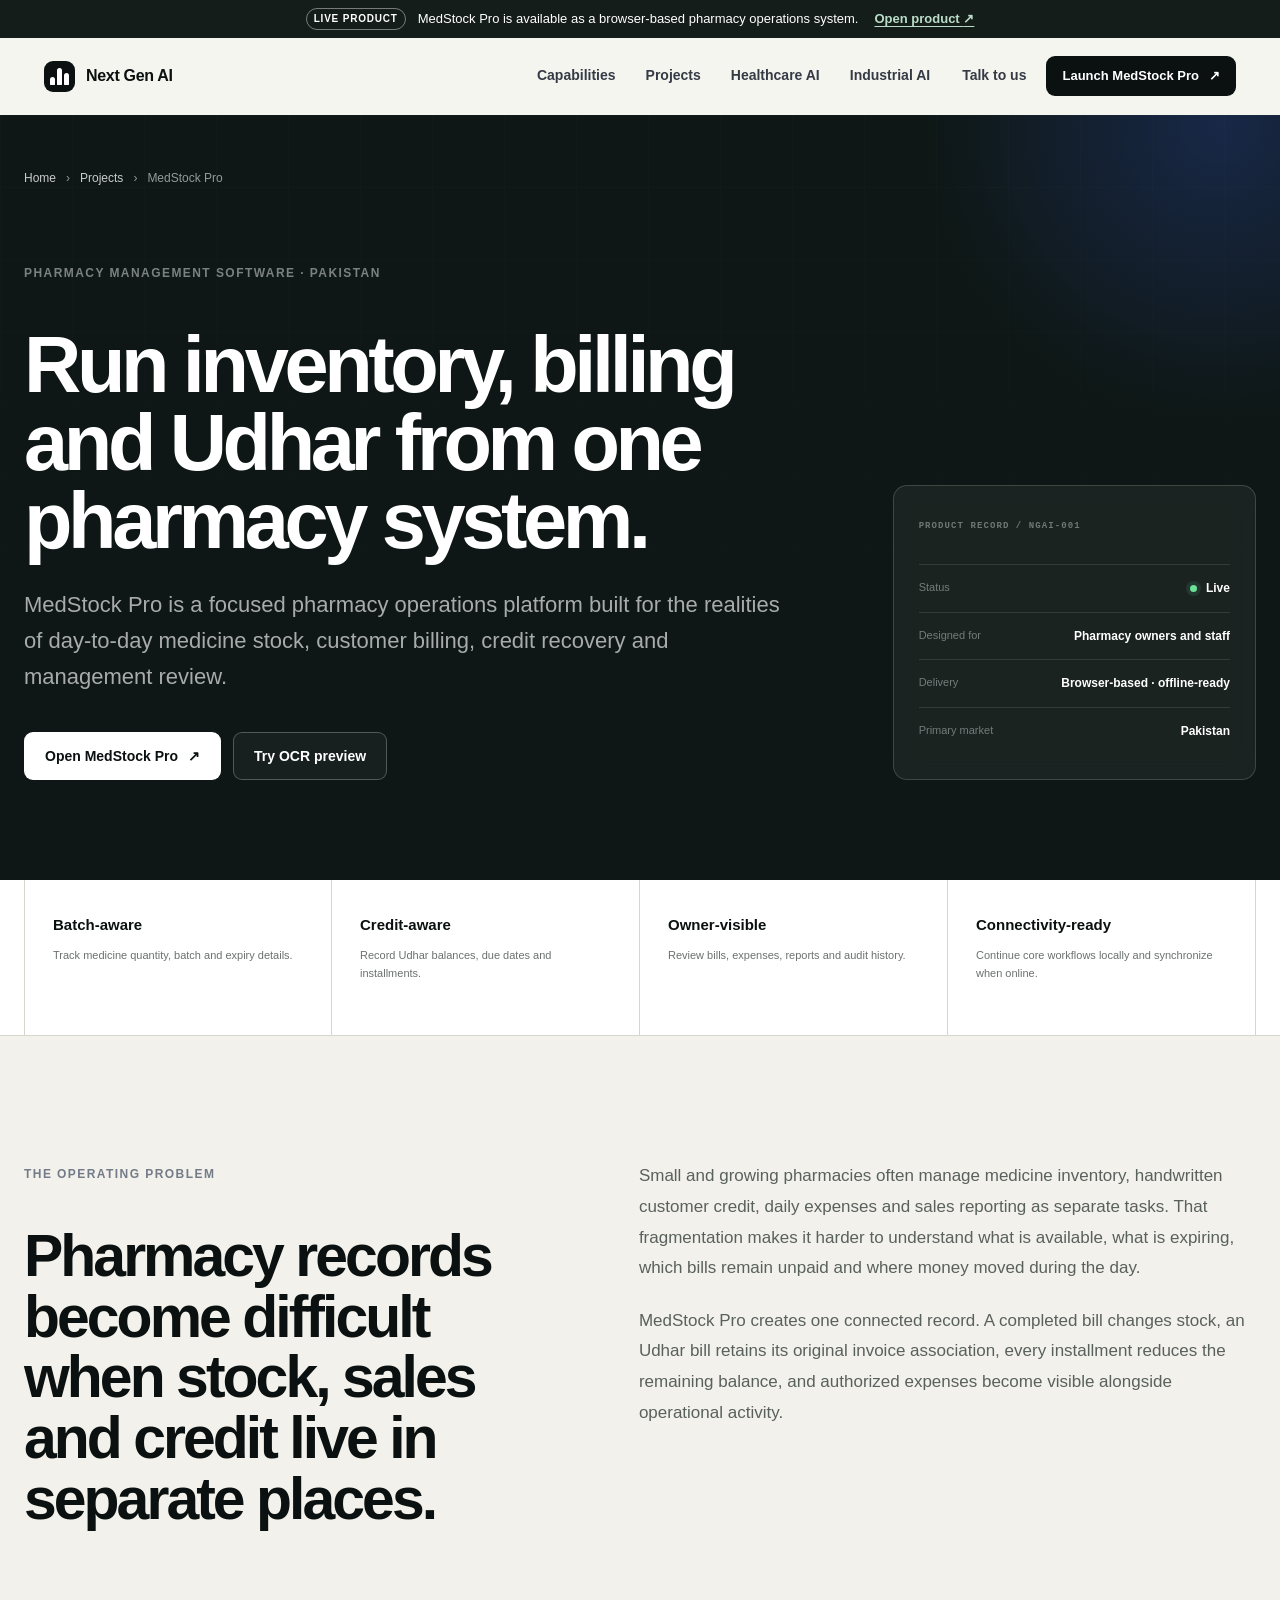
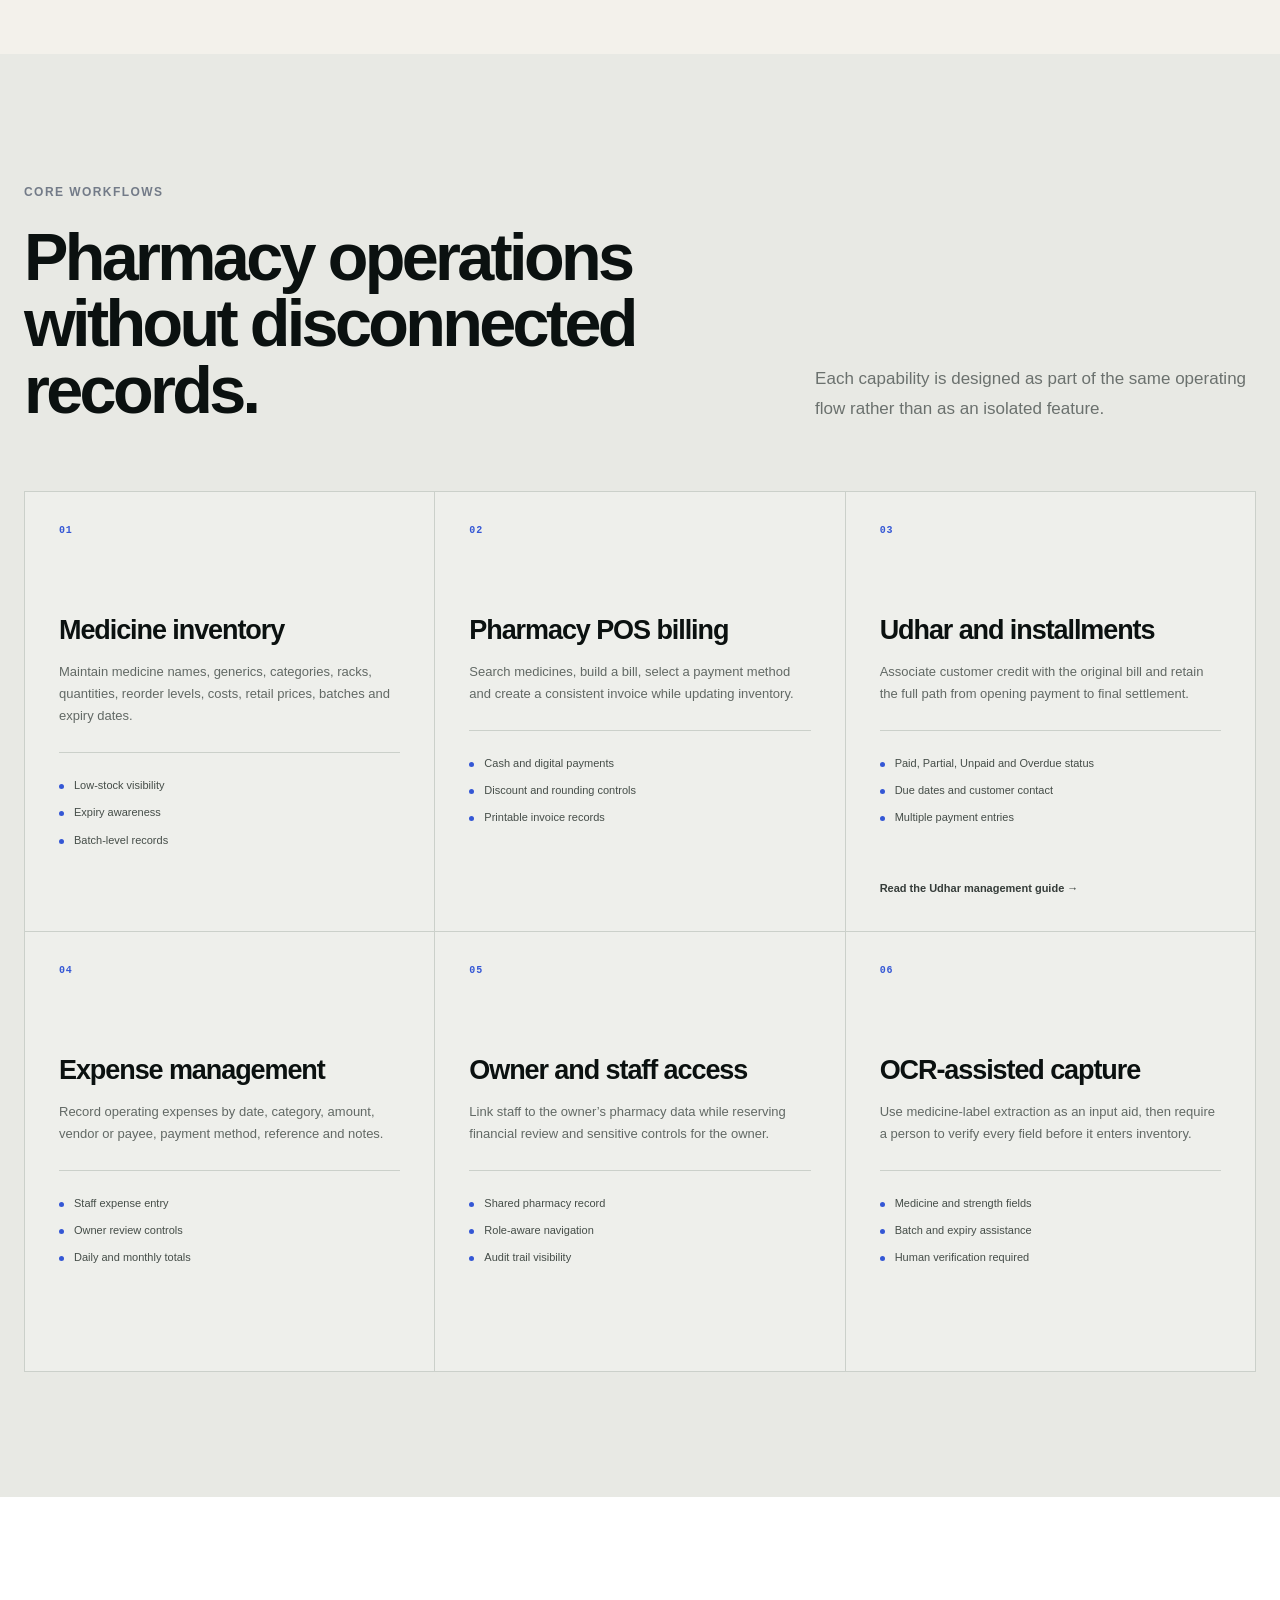
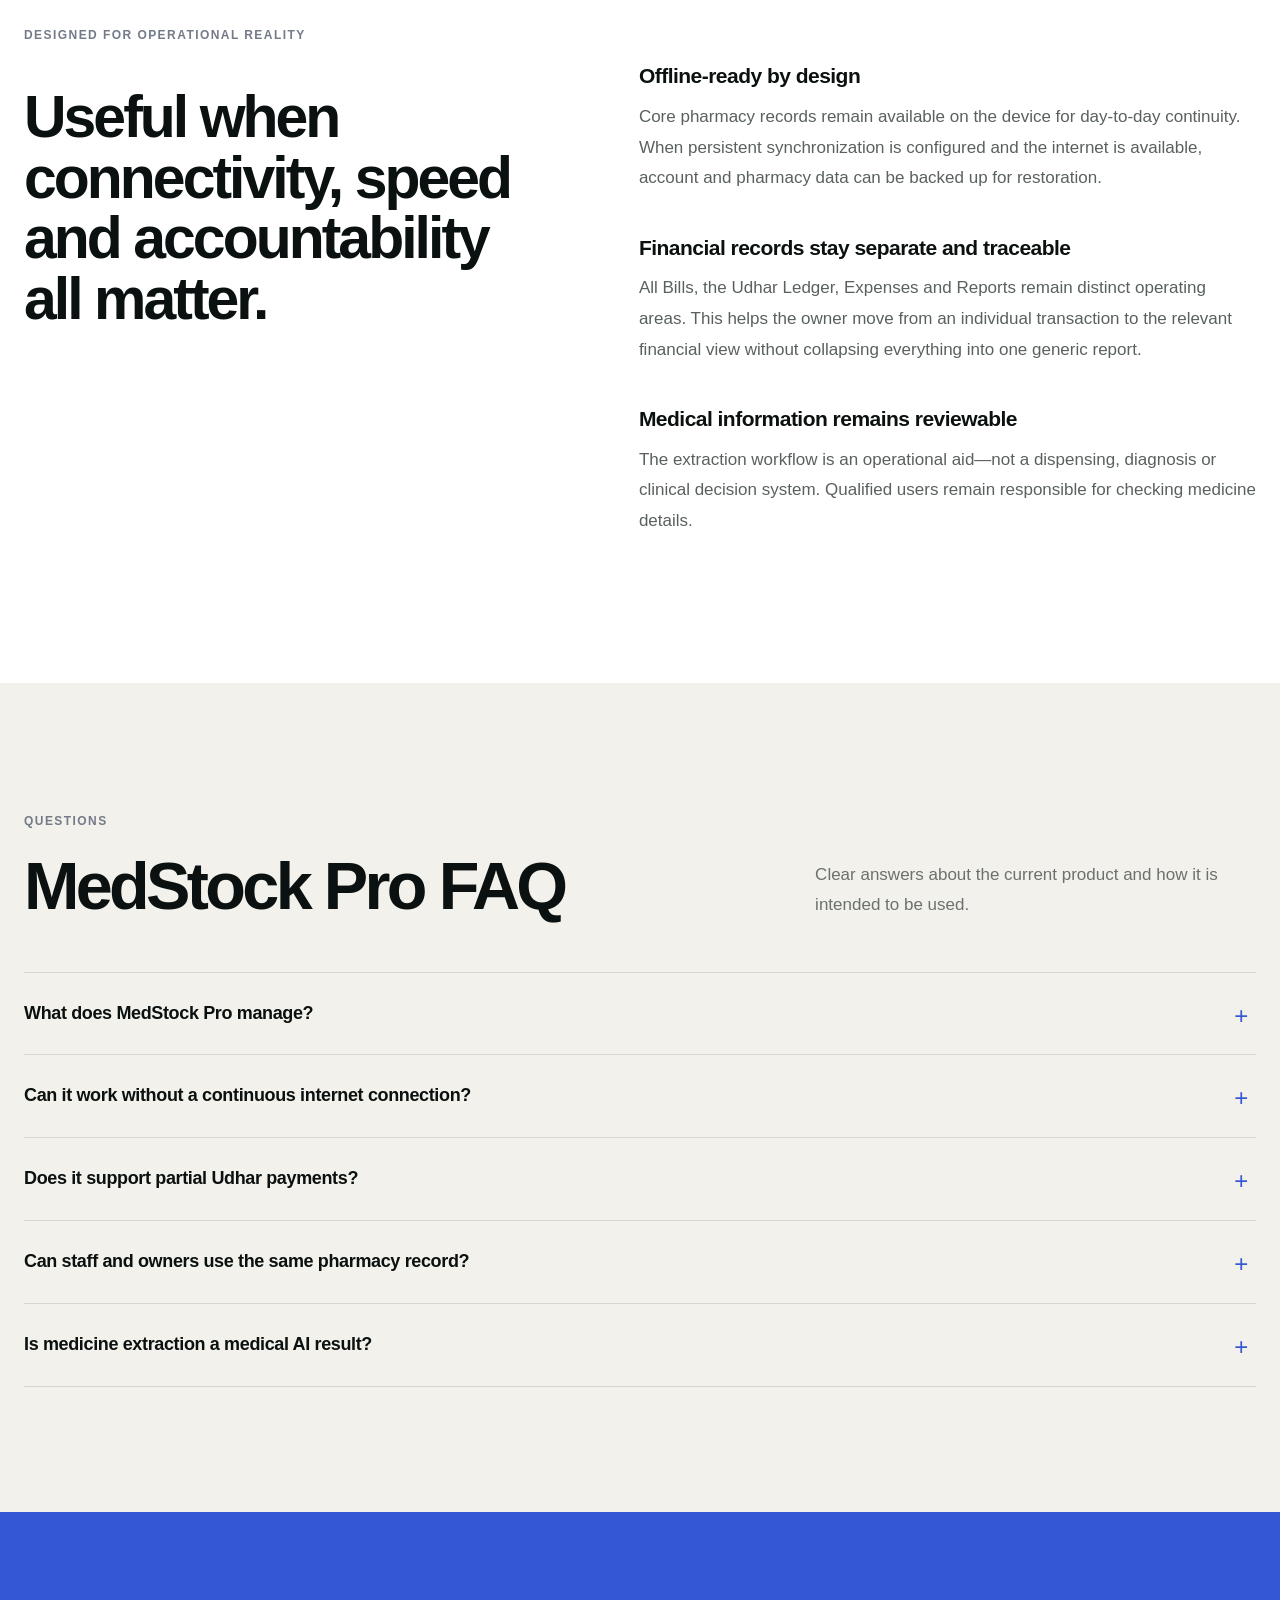
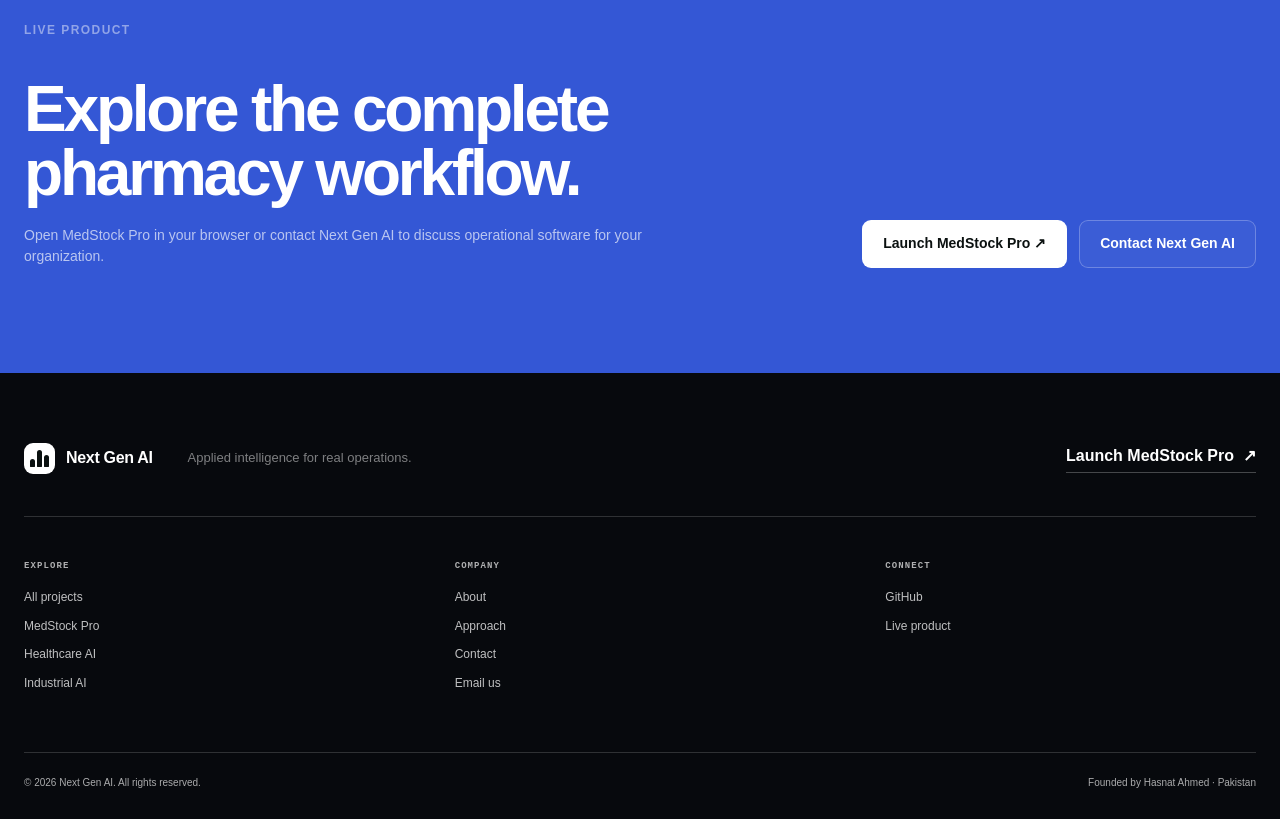
==== commit b359e11c: "Publish pharmacy Udhar management SEO guide" ====
--- a/medstock-pro.html
+++ b/medstock-pro.html
@@ -172,7 +172,7 @@
         <div class="detail-card-grid">
           <article class="detail-card reveal"><span>01</span><h3>Medicine inventory</h3><p>Maintain medicine names, generics, categories, racks, quantities, reorder levels, costs, retail prices, batches and expiry dates.</p><ul><li>Low-stock visibility</li><li>Expiry awareness</li><li>Batch-level records</li></ul></article>
           <article class="detail-card reveal delay-1"><span>02</span><h3>Pharmacy POS billing</h3><p>Search medicines, build a bill, select a payment method and create a consistent invoice while updating inventory.</p><ul><li>Cash and digital payments</li><li>Discount and rounding controls</li><li>Printable invoice records</li></ul></article>
-          <article class="detail-card reveal delay-2"><span>03</span><h3>Udhar and installments</h3><p>Associate customer credit with the original bill and retain the full path from opening payment to final settlement.</p><ul><li>Paid, Partial, Unpaid and Overdue status</li><li>Due dates and customer contact</li><li>Multiple payment entries</li></ul></article>
+          <article class="detail-card reveal delay-2"><span>03</span><h3>Udhar and installments</h3><p>Associate customer credit with the original bill and retain the full path from opening payment to final settlement.</p><ul><li>Paid, Partial, Unpaid and Overdue status</li><li>Due dates and customer contact</li><li>Multiple payment entries</li></ul><a class="quiet-link detail-link" href="pharmacy-udhar-management.html">Read the Udhar management guide →</a></article>
           <article class="detail-card reveal"><span>04</span><h3>Expense management</h3><p>Record operating expenses by date, category, amount, vendor or payee, payment method, reference and notes.</p><ul><li>Staff expense entry</li><li>Owner review controls</li><li>Daily and monthly totals</li></ul></article>
           <article class="detail-card reveal delay-1"><span>05</span><h3>Owner and staff access</h3><p>Link staff to the owner’s pharmacy data while reserving financial review and sensitive controls for the owner.</p><ul><li>Shared pharmacy record</li><li>Role-aware navigation</li><li>Audit trail visibility</li></ul></article>
           <article class="detail-card reveal delay-2"><span>06</span><h3>OCR-assisted capture</h3><p>Use medicine-label extraction as an input aid, then require a person to verify every field before it enters inventory.</p><ul><li>Medicine and strength fields</li><li>Batch and expiry assistance</li><li>Human verification required</li></ul></article>
@@ -214,7 +214,7 @@
 
   <footer class="footer">
     <div class="container">
-      <div class="footer-top"><a class="brand footer-brand" href="index.html"><span class="brand-mark" aria-hidden="true"><i></i><i></i><i></i></span><span>Next Gen AI</span></a><p>Applied intelligence for real operations.</p><a class="inline-arrow footer-product" href="https://medstock.nextaigen.org/" target="_blank" rel="noopener noreferrer">MedStock Pro <span aria-hidden="true">↗</span></a></div>
+      <div class="footer-top"><a class="brand footer-brand" href="index.html"><span class="brand-mark" aria-hidden="true"><i></i><i></i><i></i></span><span>Next Gen AI</span></a><p>Applied intelligence for real operations.</p><a class="inline-arrow footer-product" href="https://medstock.nextaigen.org/" target="_blank" rel="noopener noreferrer">Launch MedStock Pro <span aria-hidden="true">↗</span></a></div>
       <div class="footer-nav"><div><span>Explore</span><a href="projects.html">All projects</a><a href="medstock-pro.html">MedStock Pro</a><a href="healthcare-ai-solutions.html">Healthcare AI</a><a href="industrial-ai-solutions.html">Industrial AI</a></div><div><span>Company</span><a href="index.html#company">About</a><a href="index.html#approach">Approach</a><a href="index.html#contact">Contact</a><a href="#" class="js-email" data-email-user="hasnat010122" data-email-domain="gmail.com">Email us</a></div><div><span>Connect</span><a href="https://github.com/hasnat010122-dev" target="_blank" rel="noopener noreferrer">GitHub</a><a href="https://medstock.nextaigen.org/" target="_blank" rel="noopener noreferrer">Live product</a></div></div>
       <div class="footer-bottom"><span>© 2026 Next Gen AI. All rights reserved.</span><span>Founded by Hasnat Ahmed · Pakistan</span></div>
     </div>
--- a/styles.css
+++ b/styles.css
@@ -208,8 +208,8 @@
 .visual-clinic i { height: 88px; border-radius: 6px; background: #edf3ef; border-top: 5px solid #6b9f80; }
 .visual-medical-ai { background: #e7e9ef; display: grid; place-items: center; }
 .scan-frame { width: 68%; height: 130px; position: relative; border: 1px solid #bbc1cf; background: #f9fafc; }
-.scan-frame::after { content: ""; position: absolute; left: 5%; right: 5%; top: 20%; height: 2px; background: #3457d5; box-shadow: 0 0 12px #3457d5; animation: projectScan 2.5s ease-in-out infinite; }
-@keyframes projectScan { 0%,100% { top: 20%; } 50% { top: 78%; } }
+.scan-frame::after { content: ""; position: absolute; left: 5%; right: 5%; top: 20%; height: 2px; background: #3457d5; box-shadow: 0 0 12px #3457d5; animation: projectScan 2.5s ease-in-out infinite; will-change: transform; }
+@keyframes projectScan { 0%,100% { transform: translateY(0); } 50% { transform: translateY(75px); } }
 .scan-frame b { display: block; width: 62%; height: 7px; margin: 20px 17px -11px; border-radius: 4px; background: #cbd0db; }
 .scan-frame b:nth-child(2) { width: 42%; }.scan-frame b:nth-child(3) { width: 73%; }
 .visual-industry { background: #e9e4da; display: grid; place-items: center; }
@@ -332,8 +332,8 @@
 
 .footer { padding: 70px 0 28px; background: #07090d; color: white; }
 .footer-top { padding-bottom: 42px; display: flex; align-items: center; gap: 35px; border-bottom: 1px solid var(--line-dark); }.footer-top p { flex: 1; color: rgba(255,255,255,.48); font-size: 13px; }.footer-brand .brand-mark { background: white; }.footer-brand .brand-mark i { background: var(--ink); }.footer-product { color: white; border-color: rgba(255,255,255,.25); }
-.footer-nav { display: grid; grid-template-columns: repeat(3,1fr); gap: 60px; padding: 45px 0 60px; }.footer-nav > div { display: flex; flex-direction: column; align-items: flex-start; gap: 10px; }.footer-nav span { margin-bottom: 7px; color: rgba(255,255,255,.35); font: 800 9px/1 ui-monospace, monospace; letter-spacing: .12em; text-transform: uppercase; }.footer-nav a { color: rgba(255,255,255,.67); font-size: 12px; text-decoration: none; }.footer-nav a:hover { color: white; }
-.footer-bottom { padding-top: 22px; border-top: 1px solid var(--line-dark); display: flex; justify-content: space-between; color: rgba(255,255,255,.34); font-size: 10px; }
+.footer-nav { display: grid; grid-template-columns: repeat(3,1fr); gap: 60px; padding: 45px 0 60px; }.footer-nav > div { display: flex; flex-direction: column; align-items: flex-start; gap: 10px; }.footer-nav span { margin-bottom: 7px; color: rgba(255,255,255,.68); font: 800 9px/1 ui-monospace, monospace; letter-spacing: .12em; text-transform: uppercase; }.footer-nav a { color: rgba(255,255,255,.74); font-size: 12px; text-decoration: none; }.footer-nav a:hover { color: white; }
+.footer-bottom { padding-top: 22px; border-top: 1px solid var(--line-dark); display: flex; justify-content: space-between; color: rgba(255,255,255,.66); font-size: 10px; }
 
 .toast { position: fixed; right: 22px; bottom: 22px; z-index: 2000; padding: 12px 16px; border-radius: 8px; background: var(--ink); color: white; font-size: 12px; font-weight: 700; box-shadow: var(--shadow); opacity: 0; transform: translateY(10px); pointer-events: none; transition: .25s var(--ease); }.toast.show { opacity: 1; transform: none; }
 
@@ -576,3 +576,80 @@
   .delivery-list li { grid-template-columns: 60px 1fr; }
   .detail-cta { padding: 75px 0; }
 }
+
+/* ============================================================
+   Insights / article pages
+   ============================================================ */
+.article-page { background: #f3f1eb; }
+.article-hero { position: relative; overflow: hidden; padding: 55px 0 105px; background: #0e1715; color: white; }
+.article-grid { position: absolute; inset: 0; opacity: .26; background-image: linear-gradient(rgba(255,255,255,.05) 1px, transparent 1px), linear-gradient(90deg, rgba(255,255,255,.05) 1px, transparent 1px); background-size: 72px 72px; mask-image: linear-gradient(to bottom, black, transparent 94%); }
+.article-hero::after { content: ""; width: 650px; height: 650px; position: absolute; right: -260px; top: -330px; border-radius: 50%; background: radial-gradient(circle, rgba(185,221,200,.19), transparent 68%); }
+.article-hero-inner { position: relative; z-index: 1; }
+.article-hero h1 { max-width: 1050px; margin-top: 26px; font-size: clamp(50px,6.5vw,88px); line-height: .98; letter-spacing: -.058em; }
+.article-deck { max-width: 820px; margin-top: 28px; color: rgba(255,255,255,.66); font-size: clamp(17px,2vw,22px); line-height: 1.6; }
+.article-meta { margin-top: 42px; display: flex; flex-wrap: wrap; gap: 10px 28px; color: rgba(255,255,255,.5); font-size: 11px; }
+.article-meta a { color: white; text-underline-offset: 3px; }
+.article-layout { padding-top: 90px; padding-bottom: 120px; display: grid; grid-template-columns: 230px minmax(0,760px); justify-content: center; gap: 90px; align-items: start; }
+.article-toc { position: sticky; top: 110px; padding: 22px 0; border-top: 1px solid var(--line); border-bottom: 1px solid var(--line); display: flex; flex-direction: column; gap: 10px; }
+.article-toc strong { margin-bottom: 8px; color: #303733; font-size: 11px; text-transform: uppercase; letter-spacing: .09em; }
+.article-toc a { color: #6a716d; font-size: 11px; line-height: 1.45; text-decoration: none; }
+.article-toc a:hover { color: var(--blue); }
+.article-content { min-width: 0; }
+.article-content > p, .article-content section > p { margin: 0 0 22px; color: #4d5551; font: 400 17px/1.82 Georgia, "Times New Roman", serif; }
+.article-content .article-lead { color: #252c28; font-size: 21px; line-height: 1.72; }
+.article-content section { padding-top: 35px; scroll-margin-top: 90px; }
+.article-content h2 { margin: 42px 0 22px; color: #111714; font-size: clamp(32px,4vw,47px); line-height: 1.08; letter-spacing: -.045em; }
+.article-content h3 { margin: 38px 0 12px; color: #202722; font-size: 22px; line-height: 1.25; letter-spacing: -.025em; }
+.article-content ul, .article-content ol { margin: 0 0 28px; padding-left: 24px; color: #4b534f; }
+.article-content li { margin: 9px 0; padding-left: 5px; font-size: 15px; line-height: 1.7; }
+.article-content a { color: var(--blue); text-underline-offset: 3px; }
+.article-content blockquote { margin: 30px 0; padding: 24px 28px; border-left: 4px solid var(--blue); background: white; color: #222a25; font-size: 20px; font-weight: 750; letter-spacing: -.02em; }
+.article-equation { margin: 30px 0; padding: 26px; border: 1px solid #cfd4ce; border-radius: 12px; background: white; display: flex; align-items: center; justify-content: center; flex-wrap: wrap; gap: 12px; }
+.article-equation span, .article-equation strong { padding: 10px 12px; border-radius: 7px; background: #eef0ed; font-size: 13px; }
+.article-equation strong { background: #dfeee5; color: #195c38; }
+.article-equation b { color: #8a918d; }
+.payment-example { margin: 30px 0; overflow: hidden; border: 1px solid #cfd4ce; border-radius: 12px; background: white; }
+.payment-example > div { padding: 15px 20px; border-bottom: 1px solid #e2e5e1; display: flex; justify-content: space-between; gap: 20px; font-size: 13px; }
+.payment-example > div:last-child { border: 0; }
+.payment-example span { color: #69716c; }
+.payment-example .payment-total { background: #f2f3f1; }
+.payment-example .payment-due { background: #fff3e1; color: #754a09; }
+.status-guide { margin: 28px 0; display: grid; grid-template-columns: 1fr 1fr; gap: 10px; }
+.status-guide > div { padding: 18px; border: 1px solid #d5d8d3; border-radius: 10px; background: white; }
+.status-guide p { margin-top: 10px; color: #656d68; font-size: 12px; line-height: 1.55; }
+.status-chip { display: inline-flex; padding: 5px 9px; border-radius: 99px; font-size: 10px; font-weight: 800; }
+.status-chip.paid { background: #dff3e6; color: #17623a; }.status-chip.partial { background: #e6ecff; color: #2848a6; }.status-chip.unpaid { background: #eee; color: #4e5450; }.status-chip.overdue { background: #ffe1e3; color: #9a2530; }
+.article-note { margin: 30px 0; padding: 24px; border: 1px solid #bad2c4; border-radius: 12px; background: #e7f1eb; }
+.article-note strong { color: #1c5d3a; font-size: 12px; text-transform: uppercase; letter-spacing: .08em; }
+.article-note p { margin-top: 9px; color: #3e5b49; font-size: 13px; line-height: 1.7; }
+.routine-grid { margin: 28px 0; display: grid; grid-template-columns: 1fr 1fr; gap: 14px; }
+.routine-grid > div { padding: 24px; border: 1px solid #d3d7d2; border-radius: 12px; background: white; }
+.routine-grid > div > span { color: var(--blue); font-size: 12px; font-weight: 800; }
+.routine-grid ol { margin: 17px 0 0; padding-left: 20px; }
+.routine-grid li { font-size: 12px; }
+.article-faq { margin-top: 25px; }
+.article-faq summary { font-size: 16px; }
+.article-conclusion { margin-top: 25px; padding-top: 30px !important; border-top: 1px solid var(--line); }
+.article-cta { margin-top: 45px; padding: 35px; border-radius: 14px; background: var(--blue); color: white; }
+.article-cta > div:first-child > span { color: rgba(255,255,255,.65); font-size: 10px; font-weight: 800; text-transform: uppercase; letter-spacing: .1em; }
+.article-cta h3 { max-width: 580px; margin: 10px 0 0; color: white; font-size: 30px; }
+.article-cta > div:last-child { margin-top: 28px; display: flex; flex-wrap: wrap; gap: 10px; }
+
+@media (max-width: 920px) {
+  .article-layout { grid-template-columns: minmax(0,760px); gap: 40px; }
+  .article-toc { position: static; display: grid; grid-template-columns: 1fr 1fr; }
+  .article-toc strong { grid-column: 1 / -1; }
+}
+
+@media (max-width: 620px) {
+  .article-hero { padding: 35px 0 72px; }
+  .article-hero h1 { font-size: 47px; }
+  .article-layout { padding-top: 60px; padding-bottom: 80px; }
+  .article-toc { grid-template-columns: 1fr; }
+  .article-content > p, .article-content section > p { font-size: 16px; }
+  .article-content .article-lead { font-size: 19px; }
+  .status-guide, .routine-grid { grid-template-columns: 1fr; }
+  .article-equation { align-items: stretch; flex-direction: column; text-align: center; }
+  .article-cta { padding: 26px; }
+  .article-cta > div:last-child { align-items: stretch; flex-direction: column; }
+}
